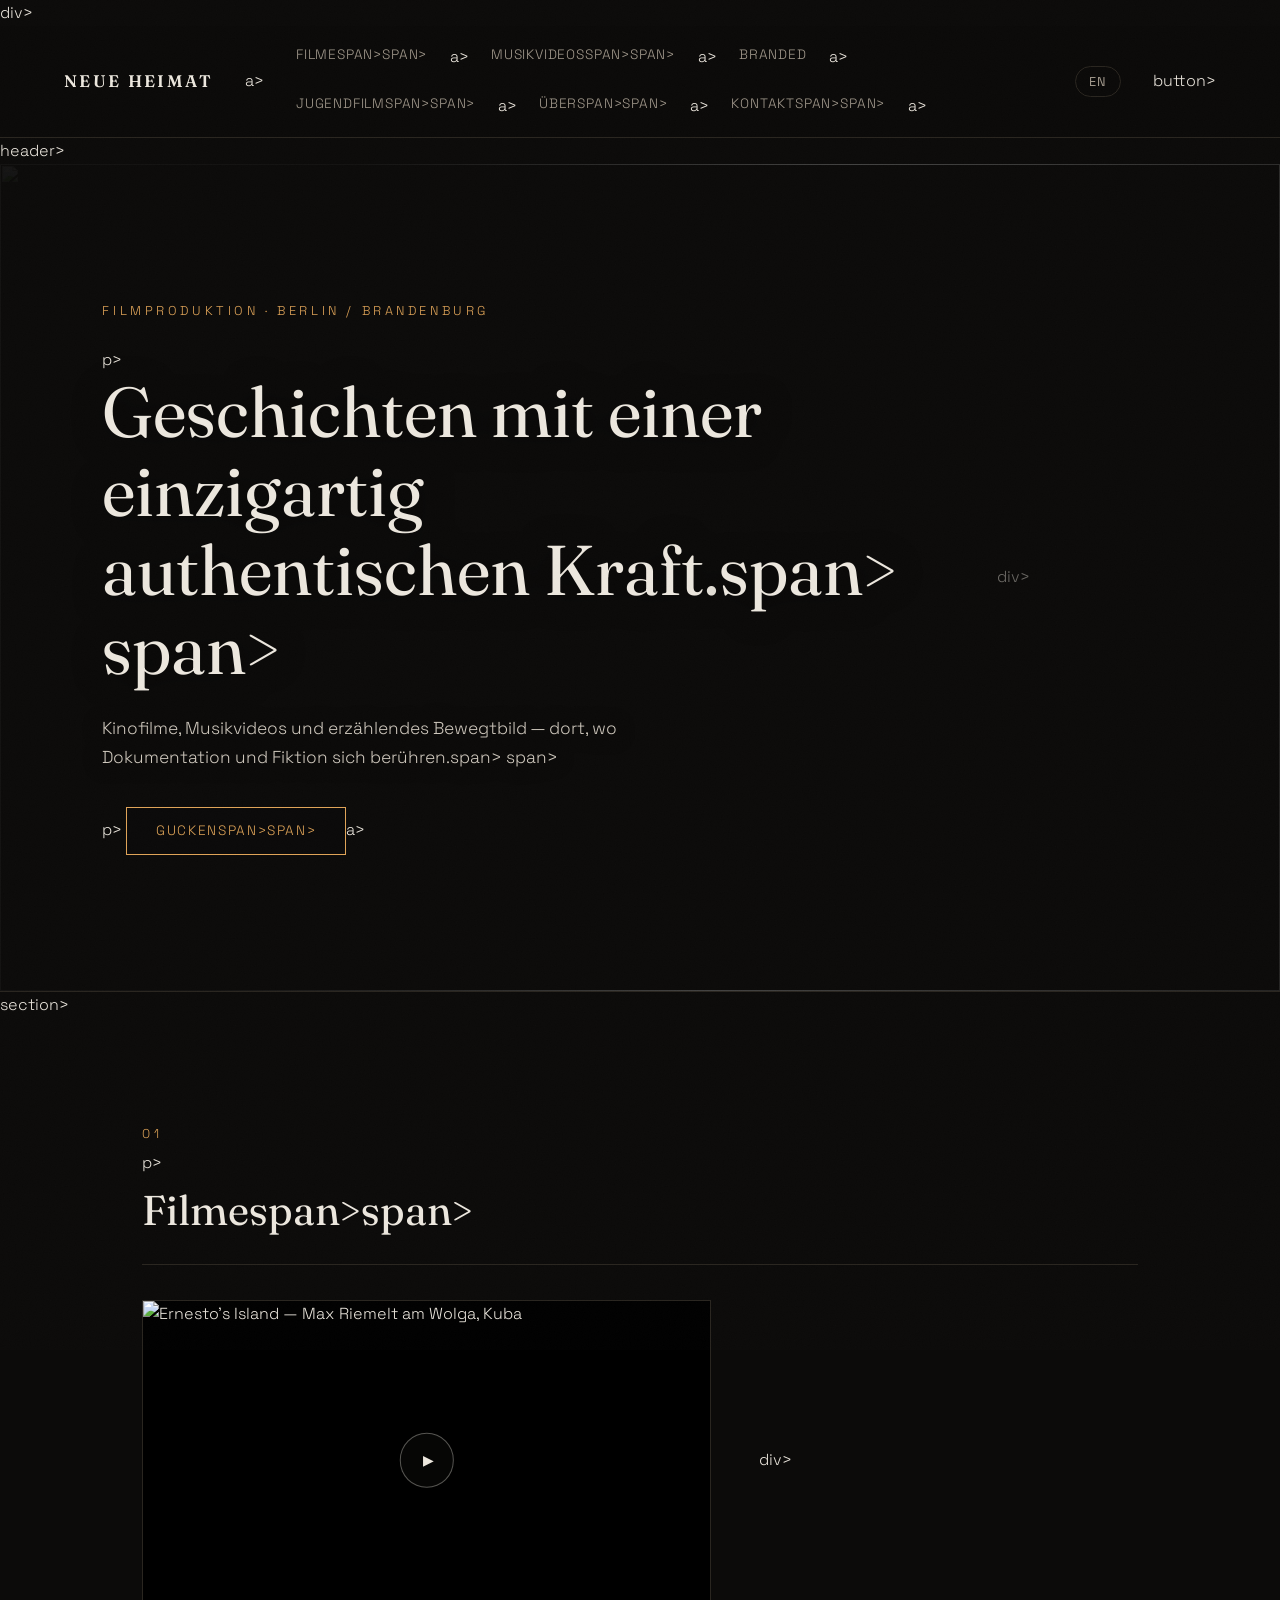
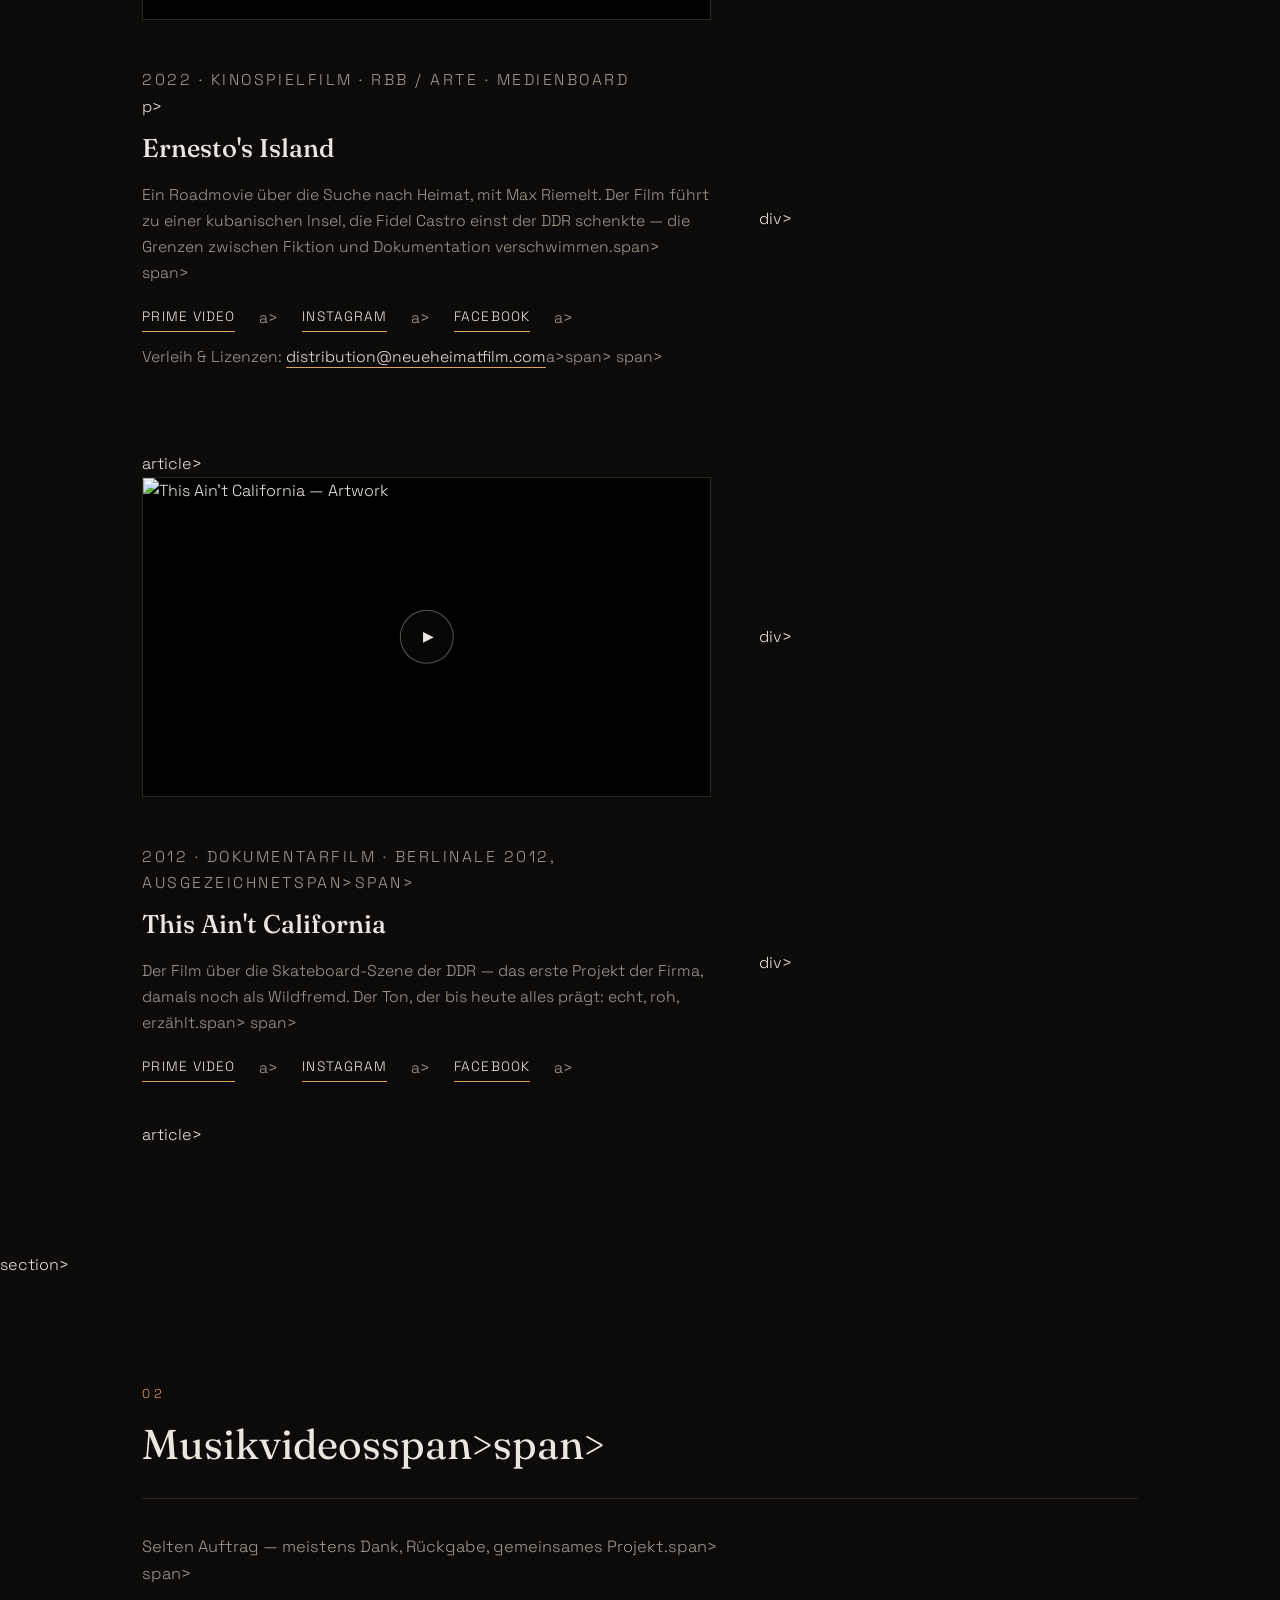
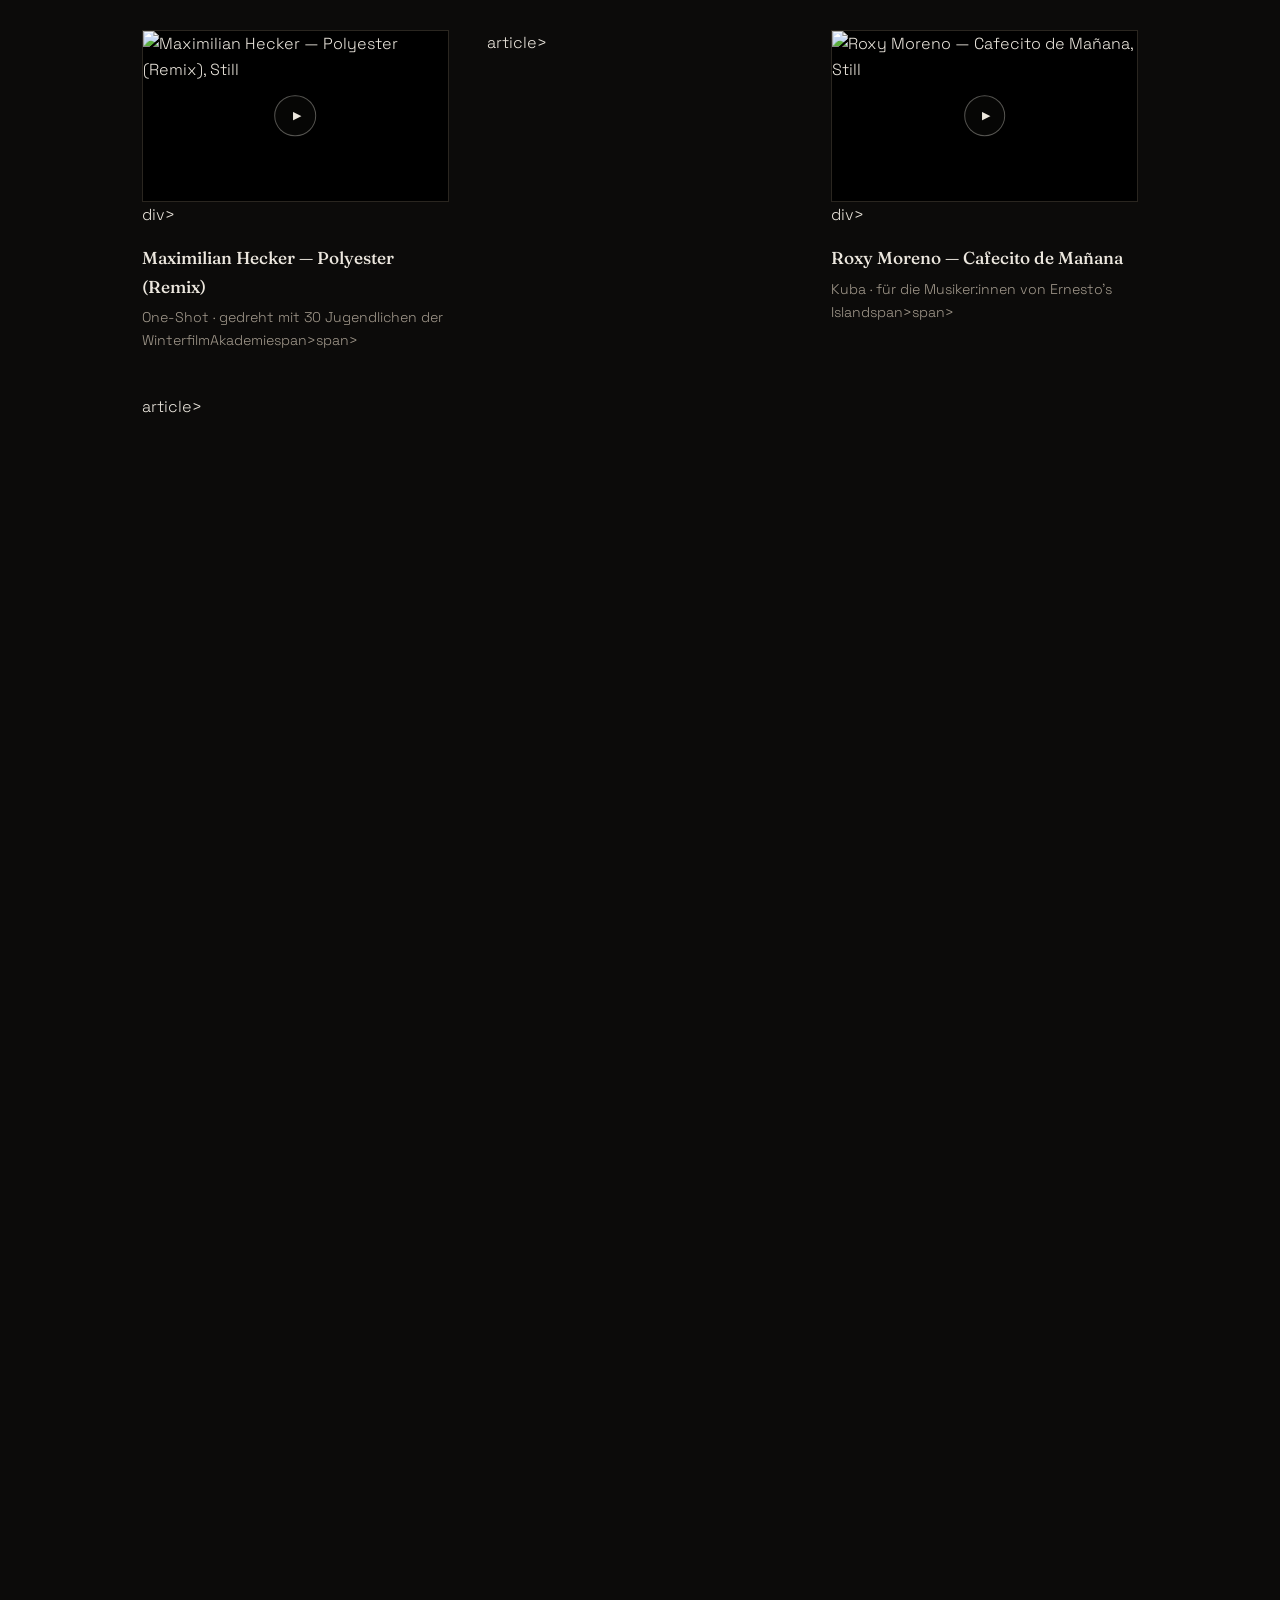
==== index.html @ eecf5b43 "Create index.html" ====
<!DOCTYPE html>
<html lang="de">
  <head>
      <meta charset="UTF-8">
      <meta name="viewport" content="width=device-width, initial-scale=1.0">
      <title>NEUE HEIMAT Filmproduktion — Berlin / Brandenburg</title>
    <meta name="description" content="NEUE HEIMAT steht für Produzent Ronald Vietz und sein feines Netzwerk aus freien Autor:innen und Regisseur:innen. Kinofilme, Musikvideos und erzählendes Bewegtbild zwischen Dokumentation und Fiktion.">
    <link rel="preconnect" href="https://fonts.googleapis.com">
    <link rel="preconnect" href="https://fonts.gstatic.com" crossorigin>
    <link href="https://fonts.googleapis.com/css2?family=Fraunces:ital,opsz,wght@0,9..144,300..700;1,9..144,300..700&family=Space+Grotesk:wght@300;400;500;600&family=Caveat:wght@500&display=swap" rel="stylesheet">
    <link rel="stylesheet" href="style.css">
  </head>
<body>

  <div class="grain" aria-hidden="true"></div>div>

  <header class="nav">
      <a href="#top" class="logo">NEUE&nbsp;HEIMAT</a>a>
      <nav>
            <a href="#filme"><span class="de">Filme</span>span><span class="en">Films</span>span></a>a>
            <a href="#musikvideos"><span class="de">Musikvideos</span>span><span class="en">Music Videos</span>span></a>a>
            <a href="#branded">Branded</a>a>
            <a href="#jugend"><span class="de">Jugendfilm</span>span><span class="en">Youth Film</span>span></a>a>
            <a href="#about"><span class="de">Über</span>span><span class="en">About</span>span></a>a>
            <a href="#kontakt"><span class="de">Kontakt</span>span><span class="en">Contact</span>span></a>a>
      </nav>
      <button id="langToggle" aria-label="Sprache wechseln / switch language">EN</button>button>
  </header>header>

  <main id="top">

      <!-- ============ HERO ============ -->
      <section class="hero">
            <img class="hero-bg" src="bilder/hero-havanna.jpg" alt="">
            <div class="hero-inner">
                    <p class="kicker">Filmproduktion · Berlin / Brandenburg</p>p>
                    <h1>
                              <span class="de">Geschichten mit einer einzigartig authentischen&nbsp;Kraft.</span>span>
                              <span class="en">Stories with a singular, authentic&nbsp;power.</span>span>
                    </h1>
                    <p class="lead">
                              <span class="de">Kinofilme, Musikvideos und erzählendes Bewegtbild — dort, wo Dokumentation und Fiktion sich berühren.</span>span>
                              <span class="en">Feature films, music videos and narrative moving images — where documentary and fiction meet.</span>span>
                    </p>p>
                    <a class="button" href="#filme"><span class="de">Gucken</span>span><span class="en">Watch</span>span></a>a>
            </div>div>
      </section>section>

      <!-- ============ FILME ============ -->
      <section id="filme" class="section">
            <p class="index">01</p>p>
            <h2><span class="de">Filme</span>span><span class="en">Films</span>span></h2>
      
          <article class="work">
                <div class="work-media player" data-vimeo="389037329" role="button" tabindex="0" aria-label="Play: Ernesto's Island">
                        <img src="bilder/ernesto-still.jpg" alt="Ernesto's Island — Max Riemelt am Wolga, Kuba">
                        <span class="play">▶</span>span>
                </div>div>
                <div class="work-text">
                        <p class="meta">2022 · Kinospielfilm · rbb / ARTE · Medienboard</p>p>
                        <h3>Ernesto's Island</h3>
                        <p>
                                    <span class="de">Ein Roadmovie über die Suche nach Heimat, mit Max Riemelt. Der Film führt zu einer kubanischen Insel, die Fidel Castro einst der DDR schenkte — die Grenzen zwischen Fiktion und Dokumentation verschwimmen.</span>span>
                                    <span class="en">A road movie about the search for home, starring Max Riemelt. It leads to a Cuban island Fidel Castro once gifted to the GDR — blurring the line between fiction and documentary.</span>span>
                        </p>
                          <p class="links">
                                      <a href="https://www.amazon.de/Ernestos-Island-Max-Riemelt/dp/B0C54J5FY8" target="_blank" rel="noopener">Prime Video</a>a>
                                      <a href="https://www.instagram.com/neue_heimat_filmproduktion/" target="_blank" rel="noopener">Instagram</a>a>
                                      <a href="https://www.facebook.com/ernestosisland" target="_blank" rel="noopener">Facebook</a>a>
                          </p>
                          <p class="aside-note">
                                      <span class="de">Verleih &amp; Lizenzen: <a href="mailto:distribution@neueheimatfilm.com">distribution@neueheimatfilm.com</a>a></span>span>
                                      <span class="en">Distribution &amp; licensing: <a href="mailto:distribution@neueheimatfilm.com">distribution@neueheimatfilm.com</a>a></span>span>
                          </p>
                </div>div>
          </article>article>

            <article class="work">
                    <div class="work-media player" data-vimeo="1204268001" role="button" tabindex="0" aria-label="Play: This Ain't California">
                              <img src="bilder/tac-banner.jpg" alt="This Ain't California — Artwork">
                              <span class="play">▶</span>span>
                    </div>div>
                    <div class="work-text">
                              <p class="meta">2012 · Dokumentarfilm · Berlinale 2012, <span class="de">ausgezeichnet</span>span><span class="en">award winner</span>span></p>
                              <h3>This Ain't California</h3>
                              <p>
                                          <span class="de">Der Film über die Skateboard-Szene der DDR — das erste Projekt der Firma, damals noch als Wildfremd. Der Ton, der bis heute alles prägt: echt, roh, erzählt.</span>span>
                                          <span class="en">The film about the GDR's skateboarding scene — the company's first project, back then as Wildfremd. The tone that shapes everything since: real, raw, told.</span>span>
                              </p>
                              <p class="links">
                                          <a href="https://www.amazon.de/This-Aint-California-Kai-Hillebrand/dp/B00FZEQ92E" target="_blank" rel="noopener">Prime Video</a>a>
                                          <a href="https://www.instagram.com/neue_heimat_filmproduktion/" target="_blank" rel="noopener">Instagram</a>a>
                                          <a href="https://www.facebook.com/ernestosisland" target="_blank" rel="noopener">Facebook</a>a>
                              </p>
                    </div>div>
            </article>article>
      </section>section>

      <!-- ============ MUSIKVIDEOS ============ -->
      <section id="musikvideos" class="section">
            <p class="index">02</p>
            <h2><span class="de">Musikvideos</span>span><span class="en">Music Videos</span>span></h2>
            <p class="section-intro">
                    <span class="de">Selten Auftrag — meistens Dank, Rückgabe, gemeinsames Projekt.</span>span>
                    <span class="en">Rarely commissioned — mostly a thank-you, a giving-back, a shared project.</span>span>
            </p>

            <div class="grid">
                    <article class="card">
                              <div class="card-media player" data-vimeo="1204210118" role="button" tabindex="0" aria-label="Play: Polyester">
                                          <img src="bilder/polyester-still.jpg" alt="Maximilian Hecker — Polyester (Remix), Still">
                                          <span class="play">▶</span>span>
                              </div>div>
                              <h3>Maximilian Hecker — Polyester (Remix)</h3>
                              <p class="caption"><span class="de">One-Shot · gedreht mit 30 Jugendlichen der WinterfilmAkademie</span>span><span class="en">One-shot · made with 30 teenagers of the WinterfilmAkademie</span>span></p>
                    </article>article>
                    <article class="card">
                              <div class="card-media player" data-vimeo="1050696976" role="button" tabindex="0" aria-label="Play: Cafecito de Mañana">
                                          <img src="https://i.vimeocdn.com/video/1975354312-1521c8c919eb4f3e8cebb43268abc5af67abaab5e3a59b7c22387e6a788e3de3-d_640?region=us" alt="Roxy Moreno — Cafecito de Mañana, Still">
                                          <span class="play">▶</span>span>
                              </div>div>
                              <h3>Roxy Moreno — Cafecito de Mañana</h3>
                              <p class="caption"><span class="de">Kuba · für die Musiker:innen von Ernesto's Island</span>span><span class="en">Cuba · for the musicians of Ernesto's Island</span>span></p>
                    </article>article>
                    <article class="card">
                              <div class="card-media player" data-vimeo="238910806" role="button" tabindex="0" aria-label="Play: Tocotronic">
                                          <img src="https://i.vimeocdn.com/video/661744444-b734090abd109e4942e68c404d9b12aa9801054b8f4658e9e2d2600c1d4e91ff-d_640?region=us" alt="Tocotronic — Die Erwachsenen">
                                          <span class="play">▶</span>span>
                              </div>div>
                              <h3>Tocotronic — Die Erwachsenen</h3>
<html lang="de">
<head>
  <meta charset="UTF-8">
  <meta name="viewport" content="width=device-width, initial-scale=1.0">
  <title>NEUE HEIMAT Filmproduktion — Berlin / Brandenburg</title>
  <meta name="description" content="NEUE HEIMAT steht für Produzent Ronald Vietz und sein feines Netzwerk aus freien Autor:innen und Regisseur:innen. Kinofilme, Musikvideos und erzählendes Bewegtbild zwischen Dokumentation und Fiktion.">
  <link rel="preconnect" href="https://fonts.googleapis.com">
  <link rel="preconnect" href="https://fonts.gstatic.com" crossorigin>
  <link href="https://fonts.googleapis.com/css2?family=Fraunces:ital,opsz,wght@0,9..144,300..700;1,9..144,300..700&family=Space+Grotesk:wght@300;400;500;600&family=Caveat:wght@500&display=swap" rel="stylesheet">
  <link rel="stylesheet" href="style.css">
</head>
<body>

<div class="grain" aria-hidden="true"></div>

<header class="nav">
  <a href="#top" class="logo">NEUE&nbsp;HEIMAT</a>
  <nav>
    <a href="#filme"><span class="de">Filme</span><span class="en">Films</span></a>
    <a href="#musikvideos"><span class="de">Musikvideos</span><span class="en">Music Videos</span></a>
    <a href="#branded">Branded</a>
    <a href="#jugend"><span class="de">Jugendfilm</span><span class="en">Youth Film</span></a>
    <a href="#about"><span class="de">Über</span><span class="en">About</span></a>
    <a href="#kontakt"><span class="de">Kontakt</span><span class="en">Contact</span></a>
  </nav>
  <button id="langToggle" aria-label="Sprache wechseln / switch language">EN</button>
</header>

<main id="top">

  <!-- ============ HERO ============ -->
  <section class="hero">
    <img class="hero-bg" src="bilder/hero-havanna.jpg" alt="">
    <div class="hero-inner">
      <p class="kicker">Filmproduktion · Berlin / Brandenburg</p>
      <h1>
        <span class="de">Geschichten mit einer einzigartig authentischen&nbsp;Kraft.</span>
        <span class="en">Stories with a singular, authentic&nbsp;power.</span>
      </h1>
      <p class="lead">
        <span class="de">Kinofilme, Musikvideos und erzählendes Bewegtbild — dort, wo Dokumentation und Fiktion sich berühren.</span>
        <span class="en">Feature films, music videos and narrative moving images — where documentary and fiction meet.</span>
      </p>
      <a class="button" href="#filme"><span class="de">Gucken</span><span class="en">Watch</span></a>
    </div>
  </section>

  <!-- ============ FILME ============ -->
  <section id="filme" class="section">
    <p class="index">01</p>
    <h2><span class="de">Filme</span><span class="en">Films</span></h2>

    <article class="work">
      <div class="work-media player" data-vimeo="389037329" role="button" tabindex="0" aria-label="Play: Ernesto's Island">
        <img src="bilder/ernesto-still.jpg" alt="Ernesto's Island — Max Riemelt am Wolga, Kuba">
        <span class="play">▶</span>
      </div>
      <div class="work-text">
        <p class="meta">2022 · Kinospielfilm · rbb / ARTE · Medienboard</p>
        <h3>Ernesto's Island</h3>
        <p>
          <span class="de">Ein Roadmovie über die Suche nach Heimat, mit Max Riemelt. Der Film führt zu einer kubanischen Insel, die Fidel Castro einst der DDR schenkte — die Grenzen zwischen Fiktion und Dokumentation verschwimmen.</span>
          <span class="en">A road movie about the search for home, starring Max Riemelt. It leads to a Cuban island Fidel Castro once gifted to the GDR — blurring the line between fiction and documentary.</span>
        </p>
        <p class="links">
          <a href="https://www.amazon.de/Ernestos-Island-Max-Riemelt/dp/B0C54J5FY8" target="_blank" rel="noopener">Prime Video</a>
          <a href="https://www.instagram.com/neue_heimat_filmproduktion/" target="_blank" rel="noopener">Instagram</a>
          <a href="https://www.facebook.com/ernestosisland" target="_blank" rel="noopener">Facebook</a>
        </p>
        <p class="aside-note">
          <span class="de">Verleih &amp; Lizenzen: <a href="mailto:distribution@neueheimatfilm.com">distribution@neueheimatfilm.com</a></span>
          <span class="en">Distribution &amp; licensing: <a href="mailto:distribution@neueheimatfilm.com">distribution@neueheimatfilm.com</a></span>
        </p>
      </div>
    </article>

    <article class="work">
      <div class="work-media player" data-vimeo="1204268001" role="button" tabindex="0" aria-label="Play: This Ain't California">
        <img src="bilder/tac-banner.jpg" alt="This Ain't California — Artwork">
        <span class="play">▶</span>
      </div>
      <div class="work-text">
        <p class="meta">2012 · Dokumentarfilm · Berlinale 2012, <span class="de">ausgezeichnet</span><span class="en">award winner</span></p>
        <h3>This Ain't California</h3>
        <p>
          <span class="de">Der Film über die Skateboard-Szene der DDR — das erste Projekt der Firma, damals noch als Wildfremd. Der Ton, der bis heute alles prägt: echt, roh, erzählt.</span>
          <span class="en">The film about the GDR's skateboarding scene — the company's first project, back then as Wildfremd. The tone that shapes everything since: real, raw, told.</span>
        </p>
        <p class="links">
          <a href="https://www.amazon.de/This-Aint-California-Kai-Hillebrand/dp/B00FZEQ92E" target="_blank" rel="noopener">Prime Video</a>
          <a href="https://www.instagram.com/neue_heimat_filmproduktion/" target="_blank" rel="noopener">Instagram</a>
          <a href="https://www.facebook.com/ernestosisland" target="_blank" rel="noopener">Facebook</a>
        </p>
      </div>
    </article>
  </section>

  <!-- ============ MUSIKVIDEOS ============ -->
  <section id="musikvideos" class="section">
    <p class="index">02</p>
    <h2><span class="de">Musikvideos</span><span class="en">Music Videos</span></h2>
    <p class="section-intro">
      <span class="de">Selten Auftrag — meistens Dank, Rückgabe, gemeinsames Projekt.</span>
      <span class="en">Rarely commissioned — mostly a thank-you, a giving-back, a shared project.</span>
    </p>

    <div class="grid">
      <article class="card">
        <div class="card-media player" data-vimeo="1204210118" role="button" tabindex="0" aria-label="Play: Polyester">
          <img src="bilder/polyester-still.jpg" alt="Maximilian Hecker — Polyester (Remix), Still">
          <span class="play">▶</span>
        </div>
        <h3>Maximilian Hecker — Polyester (Remix)</h3>
        <p class="caption"><span class="de">One-Shot · gedreht mit 30 Jugendlichen der WinterfilmAkademie</span><span class="en">One-shot · made with 30 teenagers of the WinterfilmAkademie</span></p>
      </article>
      <article class="card">
        <div class="card-media player" data-vimeo="1050696976" role="button" tabindex="0" aria-label="Play: Cafecito de Mañana">
          <img src="https://i.vimeocdn.com/video/1975354312-1521c8c919eb4f3e8cebb43268abc5af67abaab5e3a59b7c22387e6a788e3de3-d_640?region=us" alt="Roxy Moreno — Cafecito de Mañana, Still">
          <span class="play">▶</span>
        </div>
        <h3>Roxy Moreno — Cafecito de Mañana</h3>
        <p class="caption"><span class="de">Kuba · für die Musiker:innen von Ernesto's Island</span><span class="en">Cuba · for the musicians of Ernesto's Island</span></p>
      </article>
      <article class="card">
        <div class="card-media player" data-vimeo="238910806" role="button" tabindex="0" aria-label="Play: Tocotronic">
          <img src="https://i.vimeocdn.com/video/661744444-b734090abd109e4942e68c404d9b12aa9801054b8f4658e9e2d2600c1d4e91ff-d_640?region=us" alt="Tocotronic — Die Erwachsenen">
          <span class="play">▶</span>
        </div>
        <h3>Tocotronic — Die Erwachsenen</h3>
        <p class="caption"><span class="de">Videoclip · erschienen bei Universal Music</span><span class="en">Video clip · released on Universal Music</span></p>
      </article>
      <article class="card">
        <div class="card-media player" data-vimeo="1050707130" role="button" tabindex="0" aria-label="Play: Yerba Mala">
          <img src="https://i.vimeocdn.com/video/1975366387-536e7dfea4695aa0dc45aaa86851493d17c183c3b5fc88cf1d1c4aff2930b497-d_640?region=us" alt="Wendy Martinez — Yerba Mala, Still">
          <span class="play">▶</span>
        </div>
        <h3>Wendy Martinez — Yerba Mala</h3>
        <p class="caption"><span class="de">Kuba · aus Zusammenarbeit wurde Freundschaft</span><span class="en">Cuba · collaboration turned friendship</span></p>
      </article>
      <article class="card">
        <div class="card-media player" data-vimeo="1053772678" role="button" tabindex="0" aria-label="Play: La Sed Del Despertar">
          <img src="https://i.vimeocdn.com/video/1979011959-85f5a478b6a31d8d4dfa129a65669c00c9d26f9bfd10ab0c05246cab8c28e696-d_640?region=us" alt="Saulo Antonio Fernández — La Sed Del Despertar, Still">
          <span class="play">▶</span>
        </div>
        <h3>Saulo A. Fernández — La Sed Del Despertar</h3>
        <p class="caption"><span class="de">Kuba · ungefiltert, ungescriptet, frei</span><span class="en">Cuba · unfiltered, unscripted, free</span></p>
      </article>
    </div>
  </section>

  <!-- ============ BRANDED ============ -->
  <section id="branded" class="section">
    <p class="index">03</p>
    <h2>Branded Storytelling</h2>
    <p class="section-intro">
      <span class="de">Keine klassische Werbung, sondern Erzählung — nur für Produkte, hinter denen wir stehen. Arbeiten aus dem Aufbau der Werbeabteilung bei Mutter &amp; Vater (2014–2017, mit freundlicher Genehmigung); aktuell entsteht ein halb dokumentarischer Roadtrip für Wispr Flow.</span>
      <span class="en">Not advertising, but narrative — only for products we believe in. Works from building the commercial department at Mutter &amp; Vater (2014–2017, with kind permission); currently in the works: a half-documentary road trip for Wispr Flow.</span>
    </p>

    <div class="grid">
      <article class="card">
        <div class="card-media player" data-vimeo="238915916" role="button" tabindex="0" aria-label="Play: True Fruits">
          <img src="https://i.vimeocdn.com/video/837364097-70e0d70b2b132b5573517076272326f6557672e3afbc88e7fff750741dea8582-d_640?region=us" alt="True Fruits — Mr. Bibo">
          <span class="play">▶</span>
        </div>
        <h3>True Fruits</h3>
      </article>
      <article class="card">
        <div class="card-media player" data-vimeo="237707188" role="button" tabindex="0" aria-label="Play: Fishermen's Friend">
          <img src="https://i.vimeocdn.com/video/660192939-156098b26d988b8c872c156e3fe540fb757cdd0e55e07a344e60f20cedb184d2-d_640?region=us" alt="Fishermen's Friend — Rodeo">
          <span class="play">▶</span>
        </div>
        <h3>Fishermen's Friend</h3>
      </article>
      <article class="card">
        <div class="card-media player" data-vimeo="237718622" role="button" tabindex="0" aria-label="Play: Smart">
          <img src="https://i.vimeocdn.com/video/660208144-eb0532d52056583c9abec43a4dc131d0bd0388a6dee8b2b9e77a9a9e9fe67d07-d_640?region=us" alt="Smart">
          <span class="play">▶</span>
        </div>
        <h3>Smart</h3>
      </article>
      <article class="card">
        <div class="card-media player" data-vimeo="237709026" role="button" tabindex="0" aria-label="Play: Sony">
          <img src="https://i.vimeocdn.com/video/660195286-4fb99d9f714c0ff76cbd23a50955ff1c76fbbc4570c454025c470b8014d8e707-d_640?region=us" alt="Sony">
          <span class="play">▶</span>
        </div>
        <h3>Sony</h3>
      </article>
    </div>
  </section>

  <!-- ============ JUGENDFILM ============ -->
  <section id="jugend" class="section">
    <p class="index">04</p>
    <h2><span class="de">Jugendfilmprojekte</span><span class="en">Youth Film Projects</span></h2>
    <div class="work">
      <div class="work-media"><img src="bilder/workshop-makingof-1.jpg" alt="WinterfilmAkademie — Team und Jugendliche am Set"></div>
      <div class="work-text">
        <p class="meta"><span class="de">Filmvermittlung · Berlin</span><span class="en">Film education · Berlin</span></p>
        <h3><span class="de">Echte Filme statt Übungen</span><span class="en">Real films, not exercises</span></h3>
        <p>
          <span class="de">Jugendliche arbeiten mit professionellen Filmschaffenden an einem echten Set — jede:r in einer echten Rolle, von Regie bis Kamera, mit einem Ziel: einer Veröffentlichung, die zählt. Das Ergebnis oben unter 02: das offizielle Musikvideo zu Maximilian Heckers „Polyester (Remix)", als One-Shot mit 30 Jugendlichen der Evangelischen Schule Berlin Zentrum.</span>
          <span class="en">Young people work with professional filmmakers on a real set — everyone in a real role, from directing to camera, with one goal: a release that counts. The result is up in 02: the official music video for Maximilian Hecker's "Polyester (Remix)", a one-shot with 30 students of the Evangelische Schule Berlin Zentrum.</span>
        </p>
        <p>
          <span class="de">Der nächste Schritt: ein Spielfilm mit Jugendlichen — gerade auch mit denen, die es schwerer haben als andere. Dafür suchen wir Partner aus Bildung, Jugendhilfe und Förderung.</span>
          <span class="en">Next step: a feature film with teenagers — especially those who have it harder than others. We are looking for partners in education, youth welfare and funding.</span>
        </p>
        <p class="links">
          <a href="makingof.html"><span class="de">Making-of &amp; Geschichte</span><span class="en">Making-of &amp; story</span></a>
          <a href="mailto:mail@neueheimatfilm.com"><span class="de">Partner werden</span><span class="en">Become a partner</span></a>
        </p>
      </div>
    </div>
  </section>

  <!-- ============ ABOUT ============ -->
  <section id="about" class="section">
    <p class="index">05</p>
    <h2><span class="de">Über</span><span class="en">About</span></h2>
    <div class="about-grid">
      <figure class="about-media">
        <img class="bw" src="bilder/ronald-telefonzelle.jpg" alt="Ronald Vietz in einer kubanischen Telefonzelle">
        <figcaption><span class="de">Ronald Vietz, Kuba</span><span class="en">Ronald Vietz, Cuba</span></figcaption>
      </figure>
      <div>
        <p>
          <span class="de">NEUE HEIMAT steht für Produzent Ronald Vietz und sein feines Netzwerk aus freien Autor:innen und Regisseur:innen. Geboren 1976 in Ost-Berlin, aufgewachsen an der Friedrichstraße, in den Neunzigern Teil der entstehenden Techno-Szene, Musikvideos bei Blow Film, danach Los Angeles. 2010 gründete er mit Michael Schöbel die Wildfremd Production GmbH — für This Ain't California. Nach Michaels Tod 2015 führt er die Firma allein weiter, heute als NEUE HEIMAT Filmproduktion GmbH, in Berlin und Brandenburg.</span>
          <span class="en">NEUE HEIMAT stands for producer Ronald Vietz and his close-knit network of freelance writers and directors. Born 1976 in East Berlin, raised on Friedrichstraße, part of the emerging techno scene in the nineties, music videos at Blow Film, then Los Angeles. In 2010 he founded Wildfremd Production GmbH with Michael Schöbel — for This Ain't California. After Michael's death in 2015 he has carried the company on alone, today as NEUE HEIMAT Filmproduktion GmbH, in Berlin and Brandenburg.</span>
        </p>
      </div>
    </div>
  </section>

  <!-- ============ KONTAKT ============ -->
  <section id="kontakt" class="section">
    <p class="index">06</p>
    <h2><span class="de">Kontakt</span><span class="en">Contact</span></h2>
    <div class="contact">
      <p>
        NEUE HEIMAT Filmproduktion GmbH · Berlin<br>
        <a class="mail-big" href="mailto:mail@neueheimatfilm.com">mail@neueheimatfilm.com</a>
      </p>
      <p class="socials">
        <a href="https://vimeo.com/user12028914" target="_blank" rel="noopener">Vimeo</a>
        <a href="https://www.instagram.com/neue_heimat_filmproduktion/" target="_blank" rel="noopener">Instagram</a>
        <a href="https://www.facebook.com/ernestosisland" target="_blank" rel="noopener">Facebook</a>
        <a href="https://www.crew-united.com/de/Neue-Heimat-Filmproduktion-GmbH_302780.html" target="_blank" rel="noopener">Crew United</a>
        <a href="https://www.imdb.com/name/nm2083511/" target="_blank" rel="noopener">IMDb</a>
      </p>
    </div>
  </section>

</main>

<footer>
  <p>© 2026 NEUE HEIMAT Filmproduktion GmbH</p>
  <p class="small"><a href="impressum.html">Impressum</a></p>
</footer>

<script src="script.js"></script>
</body>
</html>
---- style.css ----
/* NEUE HEIMAT — filmisch-editorial, ruhig strukturiert */

:root {
    --bg: #0c0b0a;
    --bg-soft: #14120f;
    --band: #171310;
    --text: #ece7de;
    --muted: #a39a8d;
    --accent: #e0a458;
    --line: #2a2620;
    --serif: "Fraunces", Georgia, serif;
    --sans: "Space Grotesk", -apple-system, sans-serif;
    --hand: "Caveat", cursive;
}

* { margin: 0; padding: 0; box-sizing: border-box; }

html { scroll-behavior: smooth; }

body {
    background: var(--bg);
    color: var(--text);
    font-family: var(--sans);
    font-weight: 300;
    line-height: 1.65;
    -webkit-font-smoothing: antialiased;
}

/* ---------- feines Filmkorn ---------- */
.grain {
    position: fixed;
    inset: -50%;
    width: 200%;
    height: 200%;
    pointer-events: none;
    z-index: 999;
    opacity: 0.4;
    background-image: url("data:image/svg+xml,%3Csvg xmlns='http://www.w3.org/2000/svg' width='300' height='300'%3E%3Cfilter id='n'%3E%3CfeTurbulence type='fractalNoise' baseFrequency='0.85' numOctaves='2' stitchTiles='stitch'/%3E%3CfeColorMatrix type='saturate' values='0'/%3E%3CfeComponentTransfer%3E%3CfeFuncA type='linear' slope='0.05'/%3E%3C/feComponentTransfer%3E%3C/filter%3E%3Crect width='300' height='300' filter='url(%23n)'/%3E%3C/svg%3E");
    animation: grain 1.1s steps(4) infinite;
}

@keyframes grain {
    0% { transform: translate(0, 0); }
    25% { transform: translate(-2%, 1.5%); }
    50% { transform: translate(1.5%, -1%); }
    75% { transform: translate(-1%, -2%); }
    100% { transform: translate(2%, 1%); }
}

@media (prefers-reduced-motion: reduce) { .grain { animation: none; } }

/* ---------- Sprache ---------- */
html[lang="de"] .en { display: none; }
html[lang="en"] .de { display: none; }

/* ---------- Navigation ---------- */
.nav {
    position: sticky;
    top: 0;
    z-index: 10;
    display: flex;
    align-items: center;
    gap: 2rem;
    padding: 1.1rem 5vw;
    background: rgba(12, 11, 10, 0.88);
    backdrop-filter: blur(10px);
    border-bottom: 1px solid var(--line);
}

.logo {
    font-family: var(--serif);
    font-weight: 600;
    letter-spacing: 0.14em;
    font-size: 1.05rem;
    color: var(--text);
    text-decoration: none;
    white-space: nowrap;
}

.nav nav { display: flex; gap: 1.4rem; margin-left: auto; flex-wrap: wrap; }

.nav nav a {
    color: var(--muted);
    text-decoration: none;
    font-size: 0.85rem;
    letter-spacing: 0.06em;
    text-transform: uppercase;
    transition: color 0.2s;
}

.nav nav a:hover { color: var(--accent); }

#langToggle {
    background: none;
    border: 1px solid var(--line);
    color: var(--muted);
    font-family: var(--sans);
    font-size: 0.8rem;
    letter-spacing: 0.08em;
    padding: 0.35rem 0.8rem;
    border-radius: 2rem;
    cursor: pointer;
    transition: all 0.2s;
}

#langToggle:hover { color: var(--accent); border-color: var(--accent); }

/* ---------- Hero ---------- */
.hero {
    position: relative;
    min-height: 92vh;
    display: flex;
    align-items: center;
    overflow: hidden;
    border-bottom: 1px solid var(--line);
}

.hero-bg {
    position: absolute;
    inset: 0;
    width: 100%;
    height: 100%;
    object-fit: cover;
    opacity: 0.55;
    filter: saturate(0.9) contrast(1.05);
}

.hero::after {
    content: "";
    position: absolute;
    inset: 0;
    background: linear-gradient(100deg, rgba(12,11,10,0.92) 25%, rgba(12,11,10,0.45) 60%, rgba(12,11,10,0.75));
}

.hero-inner { position: relative; z-index: 2; padding: 4rem 8vw; max-width: 1100px; }

.kicker {
    color: var(--accent);
    font-size: 0.8rem;
    letter-spacing: 0.28em;
    text-transform: uppercase;
    margin-bottom: 1.6rem;
}

.hero h1 {
    font-family: var(--serif);
    font-weight: 400;
    font-size: clamp(2.2rem, 5.5vw, 4.4rem);
    line-height: 1.12;
    max-width: 18ch;
    margin-bottom: 1.6rem;
    text-shadow: 0 2px 30px rgba(0,0,0,0.6);
}

.lead {
    max-width: 52ch;
    color: #cfc8bd;
    font-size: 1.08rem;
    margin-bottom: 2.2rem;
    text-shadow: 0 1px 20px rgba(0,0,0,0.7);
}

/* ---------- Buttons ---------- */
.button {
    display: inline-block;
    width: fit-content;
    padding: 0.75rem 1.8rem;
    border: 1px solid var(--accent);
    color: var(--accent);
    text-decoration: none;
    font-size: 0.85rem;
    letter-spacing: 0.12em;
    text-transform: uppercase;
    background: rgba(12,11,10,0.4);
    transition: all 0.25s;
}

.button:hover { background: var(--accent); color: var(--bg); }

/* ---------- Sektionen ---------- */
.section {
    padding: 6.5rem 8vw;
    max-width: 1200px;
    margin: 0 auto;
}

.index {
    font-size: 0.8rem;
    letter-spacing: 0.3em;
    color: var(--accent);
    margin-bottom: 0.4rem;
}

.section h2 {
    font-family: var(--serif);
    font-weight: 400;
    font-size: clamp(1.8rem, 3.5vw, 2.6rem);
    margin-bottom: 2.2rem;
    padding-bottom: 1.2rem;
    border-bottom: 1px solid var(--line);
}

.section-intro {
    max-width: 62ch;
    color: var(--muted);
    font-size: 1.02rem;
    margin-bottom: 2.6rem;
}

.aside-note { color: var(--muted); font-size: 0.9rem; margin-top: 0.8rem; }
.aside-note a { color: var(--text); border-bottom: 1px solid var(--accent); text-decoration: none; }
.aside-note a:hover { color: var(--accent); }

/* ---------- Player (Filme & Karten) ---------- */
.work-media, .card-media {
    display: block;
    background: #000;
    border: 1px solid var(--line);
    position: relative;
    overflow: hidden;
    aspect-ratio: 16 / 9;
    cursor: pointer;
}

.work-media img, .card-media img {
    display: block;
    width: 100%;
    height: 100%;
    object-fit: cover;
    filter: saturate(0.95);
    transition: transform 0.5s ease, filter 0.5s ease, opacity 0.3s ease;
}

.work-media:hover img, .card-media:hover img { transform: scale(1.02); filter: saturate(1.05); }

.work-media iframe, .card-media iframe {
    position: absolute;
    inset: 0;
    width: 100%;
    height: 100%;
    border: 0;
}

.work-media video {
    position: absolute;
    inset: 0;
    width: 100%;
    height: 100%;
    background: #000;
}

.play {
    position: absolute;
    left: 50%;
    top: 50%;
    transform: translate(-50%, -50%);
    color: var(--text);
    background: rgba(12,11,10,0.55);
    border: 1px solid rgba(236,231,222,0.35);
    border-radius: 50%;
    width: 3.4rem;
    height: 3.4rem;
    display: flex;
    align-items: center;
    justify-content: center;
    font-size: 0.9rem;
    padding-left: 0.2rem;
    transition: all 0.25s;
    pointer-events: none;
}

.card-media .play { width: 2.6rem; height: 2.6rem; font-size: 0.7rem; }

.work-media:hover .play, .card-media:hover .play {
    background: var(--accent);
    color: var(--bg);
    border-color: var(--accent);
}

/* ---------- Filme ---------- */
.work {
    display: grid;
    grid-template-columns: 3fr 2fr;
    gap: 3rem;
    align-items: center;
    margin-bottom: 5rem;
}

.work:last-of-type { margin-bottom: 2.5rem; }

.work h3 {
    font-family: var(--serif);
    font-weight: 500;
    font-size: 1.6rem;
    margin: 0.4rem 0 0.9rem;
}

.meta {
    color: var(--accent);
    font-size: 0.78rem;
    letter-spacing: 0.16em;
    text-transform: uppercase;
}

.work-text p { color: var(--muted); font-size: 0.98rem; }

.links { margin-top: 1.2rem; display: flex; gap: 1.5rem; flex-wrap: wrap; }

.links a {
    color: var(--text);
    text-decoration: none;
    font-size: 0.85rem;
    letter-spacing: 0.08em;
    text-transform: uppercase;
    border-bottom: 1px solid var(--accent);
    padding-bottom: 2px;
    transition: color 0.2s;
}

.links a:hover { color: var(--accent); }

/* ---------- Karten-Grid (einheitlich) ---------- */
.grid {
    display: grid;
    grid-template-columns: repeat(auto-fill, minmax(300px, 1fr));
    gap: 2.6rem 2.4rem;
}

.card h3 {
    font-family: var(--serif);
    font-weight: 500;
    font-size: 1.08rem;
    margin-top: 1rem;
}

.caption { color: var(--muted); font-size: 0.88rem; margin-top: 0.3rem; }

/* ---------- Making-of ---------- */
.photo-row {
    display: grid;
    grid-template-columns: 1fr 1fr;
    gap: 1.6rem;
    margin-top: 1rem;
}

.photo-row img {
    width: 100%;
    height: 100%;
    object-fit: cover;
    aspect-ratio: 4 / 3;
    border: 1px solid var(--line);
    display: block;
}

.handnote {
    font-family: var(--hand);
    font-size: 1.5rem;
    color: var(--accent);
    line-height: 1.4;
}

/* ---------- About ---------- */
.about-grid {
    display: grid;
    grid-template-columns: 320px 1fr;
    gap: 3rem;
    align-items: start;
}

.about-media img {
    width: 100%;
    display: block;
    border: 1px solid var(--line);
}

.about-media img.bw { filter: grayscale(1) contrast(1.03); }

.about-media figcaption {
    font-family: var(--hand);
    font-size: 1.15rem;
    color: var(--muted);
    margin-top: 0.7rem;
}

.about-grid p { color: var(--muted); margin-bottom: 1.2rem; max-width: 62ch; }

/* ---------- Kontakt ---------- */
.contact { display: grid; gap: 1.6rem; }
.contact p { color: var(--muted); }
.contact a { color: var(--text); text-decoration: none; border-bottom: 1px solid var(--accent); padding-bottom: 1px; }
.contact a:hover { color: var(--accent); }

.mail-big {
    font-family: var(--serif);
    font-size: clamp(1.3rem, 3vw, 2rem);
    display: inline-block;
    margin-top: 0.4rem;
}

.socials { display: flex; gap: 1.5rem; flex-wrap: wrap; }
.socials a { font-size: 0.85rem; letter-spacing: 0.08em; text-transform: uppercase; }

/* ---------- Footer ---------- */
footer {
    border-top: 1px solid var(--line);
    padding: 2.5rem 8vw;
    color: var(--muted);
    font-size: 0.85rem;
    display: flex;
    gap: 2rem;
    flex-wrap: wrap;
    align-items: baseline;
}

footer a { color: var(--muted); }
footer a:hover { color: var(--accent); }

/* ---------- Impressum ---------- */
.legal { max-width: 760px; }
.legal h3 {
    font-family: var(--serif);
    font-weight: 500;
    font-size: 1.05rem;
    color: var(--accent);
    margin: 2rem 0 0.5rem;
}
.legal p { color: var(--muted); font-size: 0.95rem; }
.legal a { color: var(--text); border-bottom: 1px solid var(--accent); text-decoration: none; }
.legal a:hover { color: var(--accent); }

/* ---------- Scroll-Reveal ---------- */
.reveal { opacity: 0; transform: translateY(24px); transition: opacity 0.7s ease, transform 0.7s ease; }
.reveal.visible { opacity: 1; transform: none; }

/* ---------- Mobil ---------- */
@media (max-width: 820px) {
    .nav nav { display: none; }
    .work { grid-template-columns: 1fr; gap: 1.4rem; }
    .about-grid { grid-template-columns: 1fr; }
    .about-media { max-width: 340px; }
    .section { padding: 4rem 6vw; }
    .hero { min-height: 70vh; }
    .photo-row { grid-template-columns: 1fr; }
}
---- style.css ----
/* NEUE HEIMAT — filmisch-editorial, ruhig strukturiert */

:root {
    --bg: #0c0b0a;
    --bg-soft: #14120f;
    --band: #171310;
    --text: #ece7de;
    --muted: #a39a8d;
    --accent: #e0a458;
    --line: #2a2620;
    --serif: "Fraunces", Georgia, serif;
    --sans: "Space Grotesk", -apple-system, sans-serif;
    --hand: "Caveat", cursive;
}

* { margin: 0; padding: 0; box-sizing: border-box; }

html { scroll-behavior: smooth; }

body {
    background: var(--bg);
    color: var(--text);
    font-family: var(--sans);
    font-weight: 300;
    line-height: 1.65;
    -webkit-font-smoothing: antialiased;
}

/* ---------- feines Filmkorn ---------- */
.grain {
    position: fixed;
    inset: -50%;
    width: 200%;
    height: 200%;
    pointer-events: none;
    z-index: 999;
    opacity: 0.4;
    background-image: url("data:image/svg+xml,%3Csvg xmlns='http://www.w3.org/2000/svg' width='300' height='300'%3E%3Cfilter id='n'%3E%3CfeTurbulence type='fractalNoise' baseFrequency='0.85' numOctaves='2' stitchTiles='stitch'/%3E%3CfeColorMatrix type='saturate' values='0'/%3E%3CfeComponentTransfer%3E%3CfeFuncA type='linear' slope='0.05'/%3E%3C/feComponentTransfer%3E%3C/filter%3E%3Crect width='300' height='300' filter='url(%23n)'/%3E%3C/svg%3E");
    animation: grain 1.1s steps(4) infinite;
}

@keyframes grain {
    0% { transform: translate(0, 0); }
    25% { transform: translate(-2%, 1.5%); }
    50% { transform: translate(1.5%, -1%); }
    75% { transform: translate(-1%, -2%); }
    100% { transform: translate(2%, 1%); }
}

@media (prefers-reduced-motion: reduce) { .grain { animation: none; } }

/* ---------- Sprache ---------- */
html[lang="de"] .en { display: none; }
html[lang="en"] .de { display: none; }

/* ---------- Navigation ---------- */
.nav {
    position: sticky;
    top: 0;
    z-index: 10;
    display: flex;
    align-items: center;
    gap: 2rem;
    padding: 1.1rem 5vw;
    background: rgba(12, 11, 10, 0.88);
    backdrop-filter: blur(10px);
    border-bottom: 1px solid var(--line);
}

.logo {
    font-family: var(--serif);
    font-weight: 600;
    letter-spacing: 0.14em;
    font-size: 1.05rem;
    color: var(--text);
    text-decoration: none;
    white-space: nowrap;
}

.nav nav { display: flex; gap: 1.4rem; margin-left: auto; flex-wrap: wrap; }

.nav nav a {
    color: var(--muted);
    text-decoration: none;
    font-size: 0.85rem;
    letter-spacing: 0.06em;
    text-transform: uppercase;
    transition: color 0.2s;
}

.nav nav a:hover { color: var(--accent); }

#langToggle {
    background: none;
    border: 1px solid var(--line);
    color: var(--muted);
    font-family: var(--sans);
    font-size: 0.8rem;
    letter-spacing: 0.08em;
    padding: 0.35rem 0.8rem;
    border-radius: 2rem;
    cursor: pointer;
    transition: all 0.2s;
}

#langToggle:hover { color: var(--accent); border-color: var(--accent); }

/* ---------- Hero ---------- */
.hero {
    position: relative;
    min-height: 92vh;
    display: flex;
    align-items: center;
    overflow: hidden;
    border-bottom: 1px solid var(--line);
}

.hero-bg {
    position: absolute;
    inset: 0;
    width: 100%;
    height: 100%;
    object-fit: cover;
    opacity: 0.55;
    filter: saturate(0.9) contrast(1.05);
}

.hero::after {
    content: "";
    position: absolute;
    inset: 0;
    background: linear-gradient(100deg, rgba(12,11,10,0.92) 25%, rgba(12,11,10,0.45) 60%, rgba(12,11,10,0.75));
}

.hero-inner { position: relative; z-index: 2; padding: 4rem 8vw; max-width: 1100px; }

.kicker {
    color: var(--accent);
    font-size: 0.8rem;
    letter-spacing: 0.28em;
    text-transform: uppercase;
    margin-bottom: 1.6rem;
}

.hero h1 {
    font-family: var(--serif);
    font-weight: 400;
    font-size: clamp(2.2rem, 5.5vw, 4.4rem);
    line-height: 1.12;
    max-width: 18ch;
    margin-bottom: 1.6rem;
    text-shadow: 0 2px 30px rgba(0,0,0,0.6);
}

.lead {
    max-width: 52ch;
    color: #cfc8bd;
    font-size: 1.08rem;
    margin-bottom: 2.2rem;
    text-shadow: 0 1px 20px rgba(0,0,0,0.7);
}

/* ---------- Buttons ---------- */
.button {
    display: inline-block;
    width: fit-content;
    padding: 0.75rem 1.8rem;
    border: 1px solid var(--accent);
    color: var(--accent);
    text-decoration: none;
    font-size: 0.85rem;
    letter-spacing: 0.12em;
    text-transform: uppercase;
    background: rgba(12,11,10,0.4);
    transition: all 0.25s;
}

.button:hover { background: var(--accent); color: var(--bg); }

/* ---------- Sektionen ---------- */
.section {
    padding: 6.5rem 8vw;
    max-width: 1200px;
    margin: 0 auto;
}

.index {
    font-size: 0.8rem;
    letter-spacing: 0.3em;
    color: var(--accent);
    margin-bottom: 0.4rem;
}

.section h2 {
    font-family: var(--serif);
    font-weight: 400;
    font-size: clamp(1.8rem, 3.5vw, 2.6rem);
    margin-bottom: 2.2rem;
    padding-bottom: 1.2rem;
    border-bottom: 1px solid var(--line);
}

.section-intro {
    max-width: 62ch;
    color: var(--muted);
    font-size: 1.02rem;
    margin-bottom: 2.6rem;
}

.aside-note { color: var(--muted); font-size: 0.9rem; margin-top: 0.8rem; }
.aside-note a { color: var(--text); border-bottom: 1px solid var(--accent); text-decoration: none; }
.aside-note a:hover { color: var(--accent); }

/* ---------- Player (Filme & Karten) ---------- */
.work-media, .card-media {
    display: block;
    background: #000;
    border: 1px solid var(--line);
    position: relative;
    overflow: hidden;
    aspect-ratio: 16 / 9;
    cursor: pointer;
}

.work-media img, .card-media img {
    display: block;
    width: 100%;
    height: 100%;
    object-fit: cover;
    filter: saturate(0.95);
    transition: transform 0.5s ease, filter 0.5s ease, opacity 0.3s ease;
}

.work-media:hover img, .card-media:hover img { transform: scale(1.02); filter: saturate(1.05); }

.work-media iframe, .card-media iframe {
    position: absolute;
    inset: 0;
    width: 100%;
    height: 100%;
    border: 0;
}

.work-media video {
    position: absolute;
    inset: 0;
    width: 100%;
    height: 100%;
    background: #000;
}

.play {
    position: absolute;
    left: 50%;
    top: 50%;
    transform: translate(-50%, -50%);
    color: var(--text);
    background: rgba(12,11,10,0.55);
    border: 1px solid rgba(236,231,222,0.35);
    border-radius: 50%;
    width: 3.4rem;
    height: 3.4rem;
    display: flex;
    align-items: center;
    justify-content: center;
    font-size: 0.9rem;
    padding-left: 0.2rem;
    transition: all 0.25s;
    pointer-events: none;
}

.card-media .play { width: 2.6rem; height: 2.6rem; font-size: 0.7rem; }

.work-media:hover .play, .card-media:hover .play {
    background: var(--accent);
    color: var(--bg);
    border-color: var(--accent);
}

/* ---------- Filme ---------- */
.work {
    display: grid;
    grid-template-columns: 3fr 2fr;
    gap: 3rem;
    align-items: center;
    margin-bottom: 5rem;
}

.work:last-of-type { margin-bottom: 2.5rem; }

.work h3 {
    font-family: var(--serif);
    font-weight: 500;
    font-size: 1.6rem;
    margin: 0.4rem 0 0.9rem;
}

.meta {
    color: var(--accent);
    font-size: 0.78rem;
    letter-spacing: 0.16em;
    text-transform: uppercase;
}

.work-text p { color: var(--muted); font-size: 0.98rem; }

.links { margin-top: 1.2rem; display: flex; gap: 1.5rem; flex-wrap: wrap; }

.links a {
    color: var(--text);
    text-decoration: none;
    font-size: 0.85rem;
    letter-spacing: 0.08em;
    text-transform: uppercase;
    border-bottom: 1px solid var(--accent);
    padding-bottom: 2px;
    transition: color 0.2s;
}

.links a:hover { color: var(--accent); }

/* ---------- Karten-Grid (einheitlich) ---------- */
.grid {
    display: grid;
    grid-template-columns: repeat(auto-fill, minmax(300px, 1fr));
    gap: 2.6rem 2.4rem;
}

.card h3 {
    font-family: var(--serif);
    font-weight: 500;
    font-size: 1.08rem;
    margin-top: 1rem;
}

.caption { color: var(--muted); font-size: 0.88rem; margin-top: 0.3rem; }

/* ---------- Making-of ---------- */
.photo-row {
    display: grid;
    grid-template-columns: 1fr 1fr;
    gap: 1.6rem;
    margin-top: 1rem;
}

.photo-row img {
    width: 100%;
    height: 100%;
    object-fit: cover;
    aspect-ratio: 4 / 3;
    border: 1px solid var(--line);
    display: block;
}

.handnote {
    font-family: var(--hand);
    font-size: 1.5rem;
    color: var(--accent);
    line-height: 1.4;
}

/* ---------- About ---------- */
.about-grid {
    display: grid;
    grid-template-columns: 320px 1fr;
    gap: 3rem;
    align-items: start;
}

.about-media img {
    width: 100%;
    display: block;
    border: 1px solid var(--line);
}

.about-media img.bw { filter: grayscale(1) contrast(1.03); }

.about-media figcaption {
    font-family: var(--hand);
    font-size: 1.15rem;
    color: var(--muted);
    margin-top: 0.7rem;
}

.about-grid p { color: var(--muted); margin-bottom: 1.2rem; max-width: 62ch; }

/* ---------- Kontakt ---------- */
.contact { display: grid; gap: 1.6rem; }
.contact p { color: var(--muted); }
.contact a { color: var(--text); text-decoration: none; border-bottom: 1px solid var(--accent); padding-bottom: 1px; }
.contact a:hover { color: var(--accent); }

.mail-big {
    font-family: var(--serif);
    font-size: clamp(1.3rem, 3vw, 2rem);
    display: inline-block;
    margin-top: 0.4rem;
}

.socials { display: flex; gap: 1.5rem; flex-wrap: wrap; }
.socials a { font-size: 0.85rem; letter-spacing: 0.08em; text-transform: uppercase; }

/* ---------- Footer ---------- */
footer {
    border-top: 1px solid var(--line);
    padding: 2.5rem 8vw;
    color: var(--muted);
    font-size: 0.85rem;
    display: flex;
    gap: 2rem;
    flex-wrap: wrap;
    align-items: baseline;
}

footer a { color: var(--muted); }
footer a:hover { color: var(--accent); }

/* ---------- Impressum ---------- */
.legal { max-width: 760px; }
.legal h3 {
    font-family: var(--serif);
    font-weight: 500;
    font-size: 1.05rem;
    color: var(--accent);
    margin: 2rem 0 0.5rem;
}
.legal p { color: var(--muted); font-size: 0.95rem; }
.legal a { color: var(--text); border-bottom: 1px solid var(--accent); text-decoration: none; }
.legal a:hover { color: var(--accent); }

/* ---------- Scroll-Reveal ---------- */
.reveal { opacity: 0; transform: translateY(24px); transition: opacity 0.7s ease, transform 0.7s ease; }
.reveal.visible { opacity: 1; transform: none; }

/* ---------- Mobil ---------- */
@media (max-width: 820px) {
    .nav nav { display: none; }
    .work { grid-template-columns: 1fr; gap: 1.4rem; }
    .about-grid { grid-template-columns: 1fr; }
    .about-media { max-width: 340px; }
    .section { padding: 4rem 6vw; }
    .hero { min-height: 70vh; }
    .photo-row { grid-template-columns: 1fr; }
}
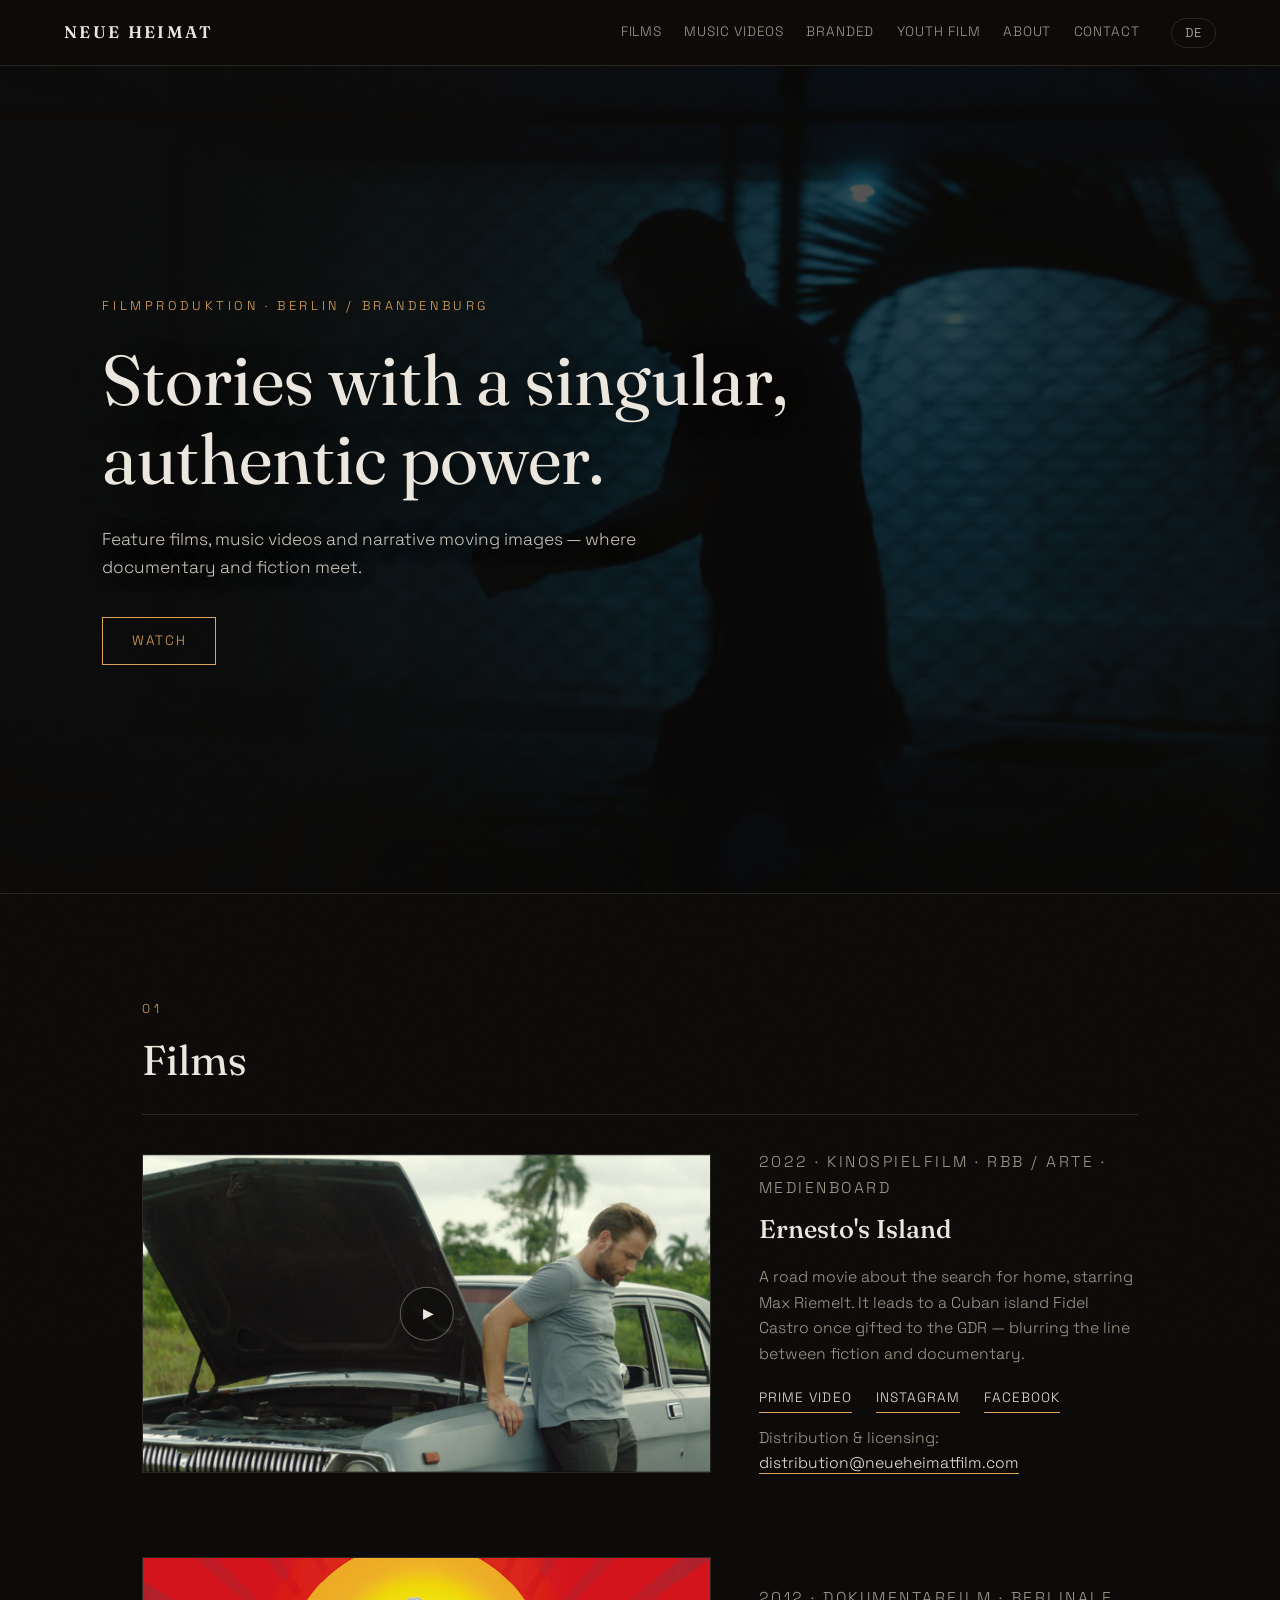
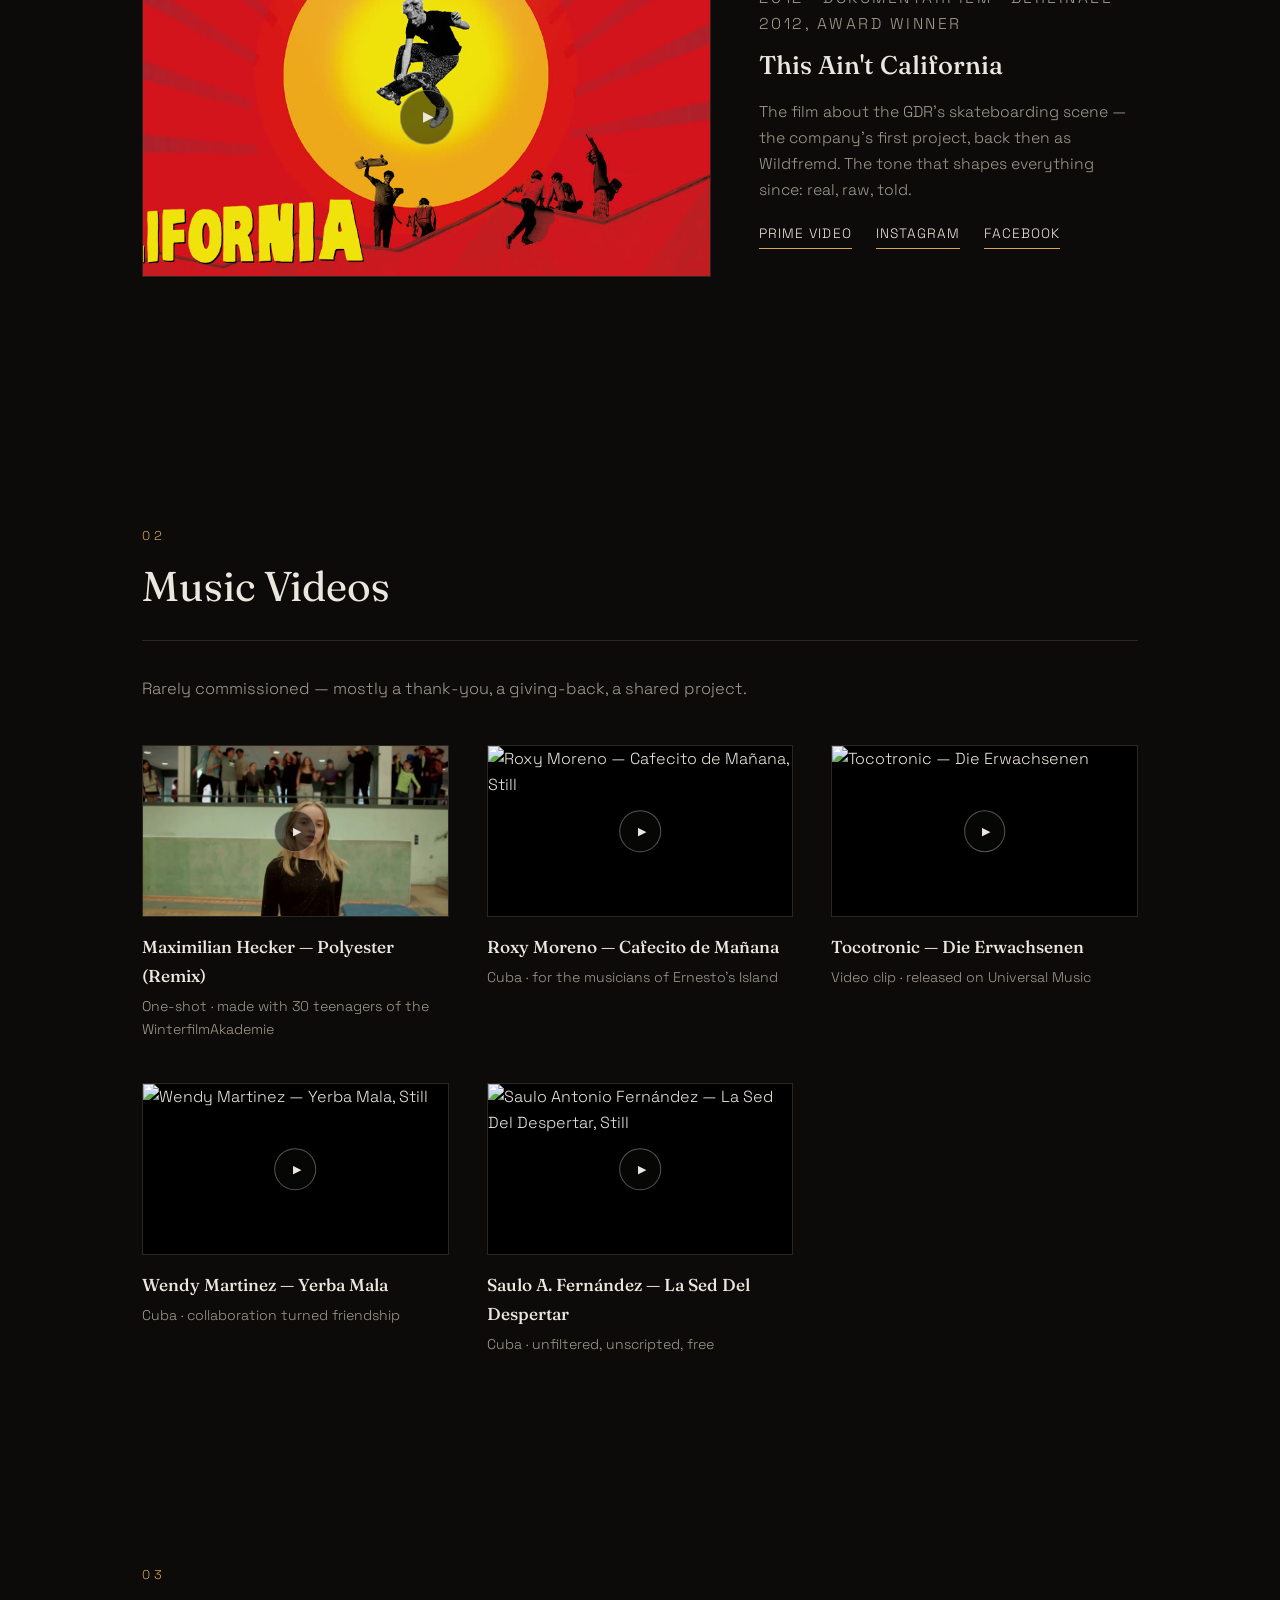
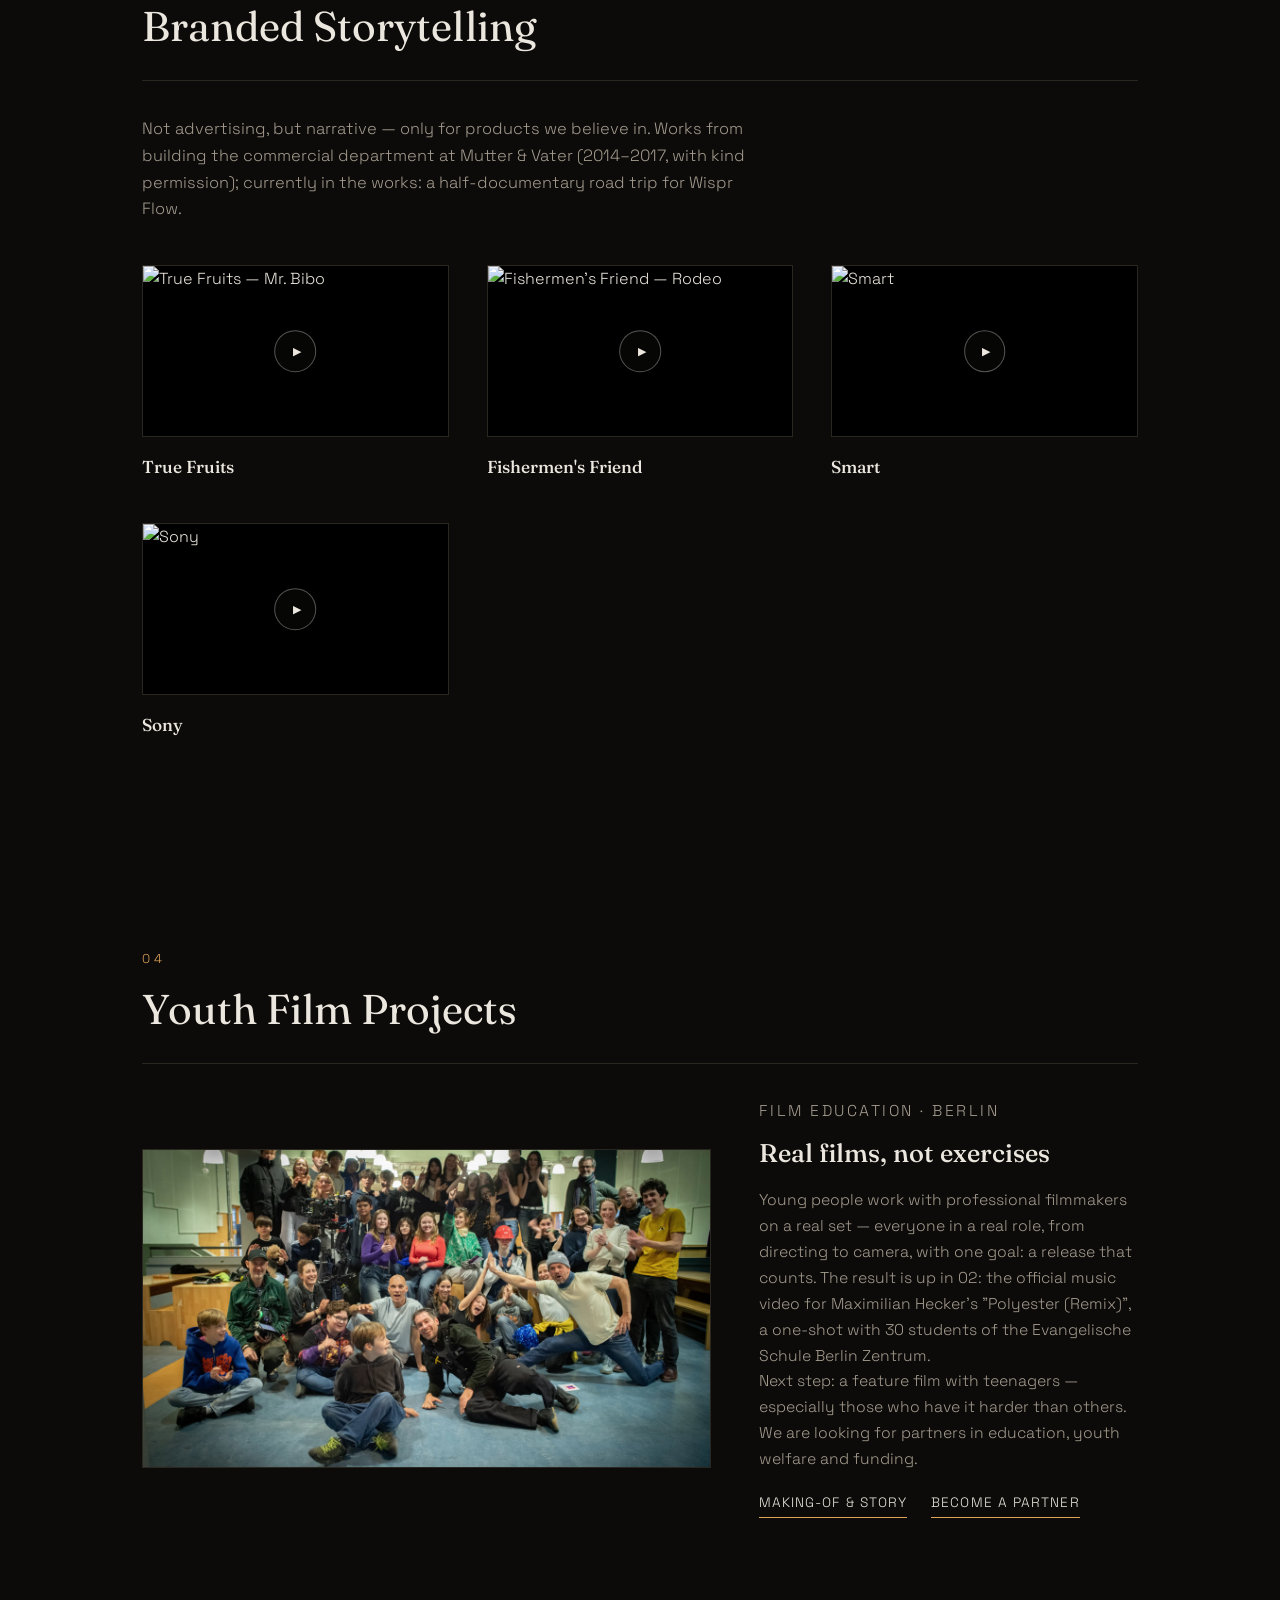
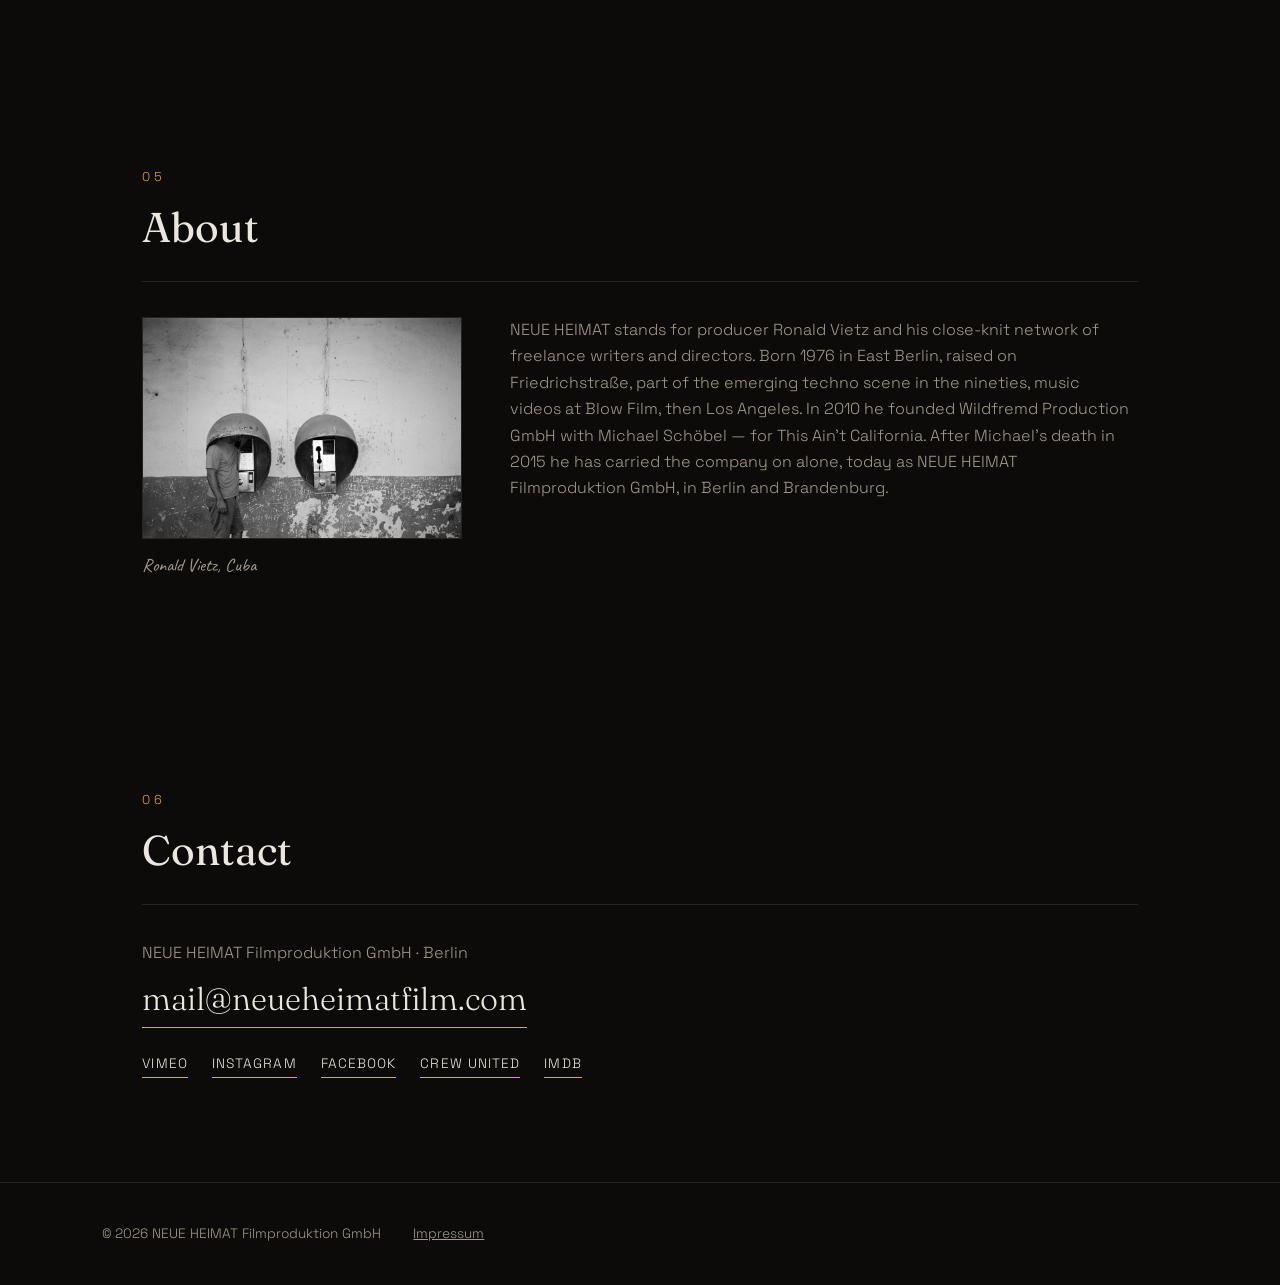
==== commit c91cf345: "Update index.html" ====
--- a/index.html
+++ b/index.html
@@ -1,134 +1,5 @@
 <!DOCTYPE html>
-<html lang="de">
-  <head>
-      <meta charset="UTF-8">
-      <meta name="viewport" content="width=device-width, initial-scale=1.0">
-      <title>NEUE HEIMAT Filmproduktion — Berlin / Brandenburg</title>
-    <meta name="description" content="NEUE HEIMAT steht für Produzent Ronald Vietz und sein feines Netzwerk aus freien Autor:innen und Regisseur:innen. Kinofilme, Musikvideos und erzählendes Bewegtbild zwischen Dokumentation und Fiktion.">
-    <link rel="preconnect" href="https://fonts.googleapis.com">
-    <link rel="preconnect" href="https://fonts.gstatic.com" crossorigin>
-    <link href="https://fonts.googleapis.com/css2?family=Fraunces:ital,opsz,wght@0,9..144,300..700;1,9..144,300..700&family=Space+Grotesk:wght@300;400;500;600&family=Caveat:wght@500&display=swap" rel="stylesheet">
-    <link rel="stylesheet" href="style.css">
-  </head>
-<body>
-
-  <div class="grain" aria-hidden="true"></div>div>
-
-  <header class="nav">
-      <a href="#top" class="logo">NEUE&nbsp;HEIMAT</a>a>
-      <nav>
-            <a href="#filme"><span class="de">Filme</span>span><span class="en">Films</span>span></a>a>
-            <a href="#musikvideos"><span class="de">Musikvideos</span>span><span class="en">Music Videos</span>span></a>a>
-            <a href="#branded">Branded</a>a>
-            <a href="#jugend"><span class="de">Jugendfilm</span>span><span class="en">Youth Film</span>span></a>a>
-            <a href="#about"><span class="de">Über</span>span><span class="en">About</span>span></a>a>
-            <a href="#kontakt"><span class="de">Kontakt</span>span><span class="en">Contact</span>span></a>a>
-      </nav>
-      <button id="langToggle" aria-label="Sprache wechseln / switch language">EN</button>button>
-  </header>header>
-
-  <main id="top">
-
-      <!-- ============ HERO ============ -->
-      <section class="hero">
-            <img class="hero-bg" src="bilder/hero-havanna.jpg" alt="">
-            <div class="hero-inner">
-                    <p class="kicker">Filmproduktion · Berlin / Brandenburg</p>p>
-                    <h1>
-                              <span class="de">Geschichten mit einer einzigartig authentischen&nbsp;Kraft.</span>span>
-                              <span class="en">Stories with a singular, authentic&nbsp;power.</span>span>
-                    </h1>
-                    <p class="lead">
-                              <span class="de">Kinofilme, Musikvideos und erzählendes Bewegtbild — dort, wo Dokumentation und Fiktion sich berühren.</span>span>
-                              <span class="en">Feature films, music videos and narrative moving images — where documentary and fiction meet.</span>span>
-                    </p>p>
-                    <a class="button" href="#filme"><span class="de">Gucken</span>span><span class="en">Watch</span>span></a>a>
-            </div>div>
-      </section>section>
-
-      <!-- ============ FILME ============ -->
-      <section id="filme" class="section">
-            <p class="index">01</p>p>
-            <h2><span class="de">Filme</span>span><span class="en">Films</span>span></h2>
-      
-          <article class="work">
-                <div class="work-media player" data-vimeo="389037329" role="button" tabindex="0" aria-label="Play: Ernesto's Island">
-                        <img src="bilder/ernesto-still.jpg" alt="Ernesto's Island — Max Riemelt am Wolga, Kuba">
-                        <span class="play">▶</span>span>
-                </div>div>
-                <div class="work-text">
-                        <p class="meta">2022 · Kinospielfilm · rbb / ARTE · Medienboard</p>p>
-                        <h3>Ernesto's Island</h3>
-                        <p>
-                                    <span class="de">Ein Roadmovie über die Suche nach Heimat, mit Max Riemelt. Der Film führt zu einer kubanischen Insel, die Fidel Castro einst der DDR schenkte — die Grenzen zwischen Fiktion und Dokumentation verschwimmen.</span>span>
-                                    <span class="en">A road movie about the search for home, starring Max Riemelt. It leads to a Cuban island Fidel Castro once gifted to the GDR — blurring the line between fiction and documentary.</span>span>
-                        </p>
-                          <p class="links">
-                                      <a href="https://www.amazon.de/Ernestos-Island-Max-Riemelt/dp/B0C54J5FY8" target="_blank" rel="noopener">Prime Video</a>a>
-                                      <a href="https://www.instagram.com/neue_heimat_filmproduktion/" target="_blank" rel="noopener">Instagram</a>a>
-                                      <a href="https://www.facebook.com/ernestosisland" target="_blank" rel="noopener">Facebook</a>a>
-                          </p>
-                          <p class="aside-note">
-                                      <span class="de">Verleih &amp; Lizenzen: <a href="mailto:distribution@neueheimatfilm.com">distribution@neueheimatfilm.com</a>a></span>span>
-                                      <span class="en">Distribution &amp; licensing: <a href="mailto:distribution@neueheimatfilm.com">distribution@neueheimatfilm.com</a>a></span>span>
-                          </p>
-                </div>div>
-          </article>article>
-
-            <article class="work">
-                    <div class="work-media player" data-vimeo="1204268001" role="button" tabindex="0" aria-label="Play: This Ain't California">
-                              <img src="bilder/tac-banner.jpg" alt="This Ain't California — Artwork">
-                              <span class="play">▶</span>span>
-                    </div>div>
-                    <div class="work-text">
-                              <p class="meta">2012 · Dokumentarfilm · Berlinale 2012, <span class="de">ausgezeichnet</span>span><span class="en">award winner</span>span></p>
-                              <h3>This Ain't California</h3>
-                              <p>
-                                          <span class="de">Der Film über die Skateboard-Szene der DDR — das erste Projekt der Firma, damals noch als Wildfremd. Der Ton, der bis heute alles prägt: echt, roh, erzählt.</span>span>
-                                          <span class="en">The film about the GDR's skateboarding scene — the company's first project, back then as Wildfremd. The tone that shapes everything since: real, raw, told.</span>span>
-                              </p>
-                              <p class="links">
-                                          <a href="https://www.amazon.de/This-Aint-California-Kai-Hillebrand/dp/B00FZEQ92E" target="_blank" rel="noopener">Prime Video</a>a>
-                                          <a href="https://www.instagram.com/neue_heimat_filmproduktion/" target="_blank" rel="noopener">Instagram</a>a>
-                                          <a href="https://www.facebook.com/ernestosisland" target="_blank" rel="noopener">Facebook</a>a>
-                              </p>
-                    </div>div>
-            </article>article>
-      </section>section>
-
-      <!-- ============ MUSIKVIDEOS ============ -->
-      <section id="musikvideos" class="section">
-            <p class="index">02</p>
-            <h2><span class="de">Musikvideos</span>span><span class="en">Music Videos</span>span></h2>
-            <p class="section-intro">
-                    <span class="de">Selten Auftrag — meistens Dank, Rückgabe, gemeinsames Projekt.</span>span>
-                    <span class="en">Rarely commissioned — mostly a thank-you, a giving-back, a shared project.</span>span>
-            </p>
-
-            <div class="grid">
-                    <article class="card">
-                              <div class="card-media player" data-vimeo="1204210118" role="button" tabindex="0" aria-label="Play: Polyester">
-                                          <img src="bilder/polyester-still.jpg" alt="Maximilian Hecker — Polyester (Remix), Still">
-                                          <span class="play">▶</span>span>
-                              </div>div>
-                              <h3>Maximilian Hecker — Polyester (Remix)</h3>
-                              <p class="caption"><span class="de">One-Shot · gedreht mit 30 Jugendlichen der WinterfilmAkademie</span>span><span class="en">One-shot · made with 30 teenagers of the WinterfilmAkademie</span>span></p>
-                    </article>article>
-                    <article class="card">
-                              <div class="card-media player" data-vimeo="1050696976" role="button" tabindex="0" aria-label="Play: Cafecito de Mañana">
-                                          <img src="https://i.vimeocdn.com/video/1975354312-1521c8c919eb4f3e8cebb43268abc5af67abaab5e3a59b7c22387e6a788e3de3-d_640?region=us" alt="Roxy Moreno — Cafecito de Mañana, Still">
-                                          <span class="play">▶</span>span>
-                              </div>div>
-                              <h3>Roxy Moreno — Cafecito de Mañana</h3>
-                              <p class="caption"><span class="de">Kuba · für die Musiker:innen von Ernesto's Island</span>span><span class="en">Cuba · for the musicians of Ernesto's Island</span>span></p>
-                    </article>article>
-                    <article class="card">
-                              <div class="card-media player" data-vimeo="238910806" role="button" tabindex="0" aria-label="Play: Tocotronic">
-                                          <img src="https://i.vimeocdn.com/video/661744444-b734090abd109e4942e68c404d9b12aa9801054b8f4658e9e2d2600c1d4e91ff-d_640?region=us" alt="Tocotronic — Die Erwachsenen">
-                                          <span class="play">▶</span>span>
-                              </div>div>
-                              <h3>Tocotronic — Die Erwachsenen</h3>
-<html lang="de">
+<html lang="en">
 <head>
   <meta charset="UTF-8">
   <meta name="viewport" content="width=device-width, initial-scale=1.0">
@@ -153,7 +24,7 @@
     <a href="#about"><span class="de">Über</span><span class="en">About</span></a>
     <a href="#kontakt"><span class="de">Kontakt</span><span class="en">Contact</span></a>
   </nav>
-  <button id="langToggle" aria-label="Sprache wechseln / switch language">EN</button>
+  <button id="langToggle" aria-label="Sprache wechseln / switch language">DE</button>
 </header>
 
 <main id="top">
@@ -168,7 +39,7 @@
         <span class="en">Stories with a singular, authentic&nbsp;power.</span>
       </h1>
       <p class="lead">
-        <span class="de">Kinofilme, Musikvideos und erzählendes Bewegtbild — dort, wo Dokumentation und Fiktion sich berühren.</span>
+        <span class="de">Kino, Musikvideos, erzählendes Bewegtbild — da, wo Doku und Fiktion sich berühren.</span>
         <span class="en">Feature films, music videos and narrative moving images — where documentary and fiction meet.</span>
       </p>
       <a class="button" href="#filme"><span class="de">Gucken</span><span class="en">Watch</span></a>
@@ -189,7 +60,7 @@
         <p class="meta">2022 · Kinospielfilm · rbb / ARTE · Medienboard</p>
         <h3>Ernesto's Island</h3>
         <p>
-          <span class="de">Ein Roadmovie über die Suche nach Heimat, mit Max Riemelt. Der Film führt zu einer kubanischen Insel, die Fidel Castro einst der DDR schenkte — die Grenzen zwischen Fiktion und Dokumentation verschwimmen.</span>
+          <span class="de">Roadmovie über die Suche nach Heimat, mit Max Riemelt — bis auf die kubanische Insel, die Fidel Castro einst der DDR schenkte. Fiktion und Doku verschwimmen. Mit Absicht.</span>
           <span class="en">A road movie about the search for home, starring Max Riemelt. It leads to a Cuban island Fidel Castro once gifted to the GDR — blurring the line between fiction and documentary.</span>
         </p>
         <p class="links">
@@ -213,7 +84,7 @@
         <p class="meta">2012 · Dokumentarfilm · Berlinale 2012, <span class="de">ausgezeichnet</span><span class="en">award winner</span></p>
         <h3>This Ain't California</h3>
         <p>
-          <span class="de">Der Film über die Skateboard-Szene der DDR — das erste Projekt der Firma, damals noch als Wildfremd. Der Ton, der bis heute alles prägt: echt, roh, erzählt.</span>
+          <span class="de">Der Film über die Skateboarder der DDR — unser erstes Projekt, damals noch als Wildfremd. Der Ton von allem, was danach kam: echt, roh, erzählt.</span>
           <span class="en">The film about the GDR's skateboarding scene — the company's first project, back then as Wildfremd. The tone that shapes everything since: real, raw, told.</span>
         </p>
         <p class="links">
@@ -230,7 +101,7 @@
     <p class="index">02</p>
     <h2><span class="de">Musikvideos</span><span class="en">Music Videos</span></h2>
     <p class="section-intro">
-      <span class="de">Selten Auftrag — meistens Dank, Rückgabe, gemeinsames Projekt.</span>
+      <span class="de">Selten Auftrag. Meistens Dank, Rückgabe, gemeinsame Sache.</span>
       <span class="en">Rarely commissioned — mostly a thank-you, a giving-back, a shared project.</span>
     </p>
 
@@ -241,7 +112,7 @@
           <span class="play">▶</span>
         </div>
         <h3>Maximilian Hecker — Polyester (Remix)</h3>
-        <p class="caption"><span class="de">One-Shot · gedreht mit 30 Jugendlichen der WinterfilmAkademie</span><span class="en">One-shot · made with 30 teenagers of the WinterfilmAkademie</span></p>
+        <p class="caption"><span class="de">One-Shot · mit 30 Jugendlichen der WinterfilmAkademie</span><span class="en">One-shot · made with 30 teenagers of the WinterfilmAkademie</span></p>
       </article>
       <article class="card">
         <div class="card-media player" data-vimeo="1050696976" role="button" tabindex="0" aria-label="Play: Cafecito de Mañana">
@@ -283,7 +154,7 @@
     <p class="index">03</p>
     <h2>Branded Storytelling</h2>
     <p class="section-intro">
-      <span class="de">Keine klassische Werbung, sondern Erzählung — nur für Produkte, hinter denen wir stehen. Arbeiten aus dem Aufbau der Werbeabteilung bei Mutter &amp; Vater (2014–2017, mit freundlicher Genehmigung); aktuell entsteht ein halb dokumentarischer Roadtrip für Wispr Flow.</span>
+      <span class="de">Werbung, die erzählt statt verkauft — und nur für Sachen, hinter denen wir stehen. Die Arbeiten hier: aus dem Aufbau der Werbeabteilung bei Mutter &amp; Vater (2014–2017, mit freundlicher Genehmigung). Gerade entsteht ein halb dokumentarischer Roadtrip für Wispr Flow.</span>
       <span class="en">Not advertising, but narrative — only for products we believe in. Works from building the commercial department at Mutter &amp; Vater (2014–2017, with kind permission); currently in the works: a half-documentary road trip for Wispr Flow.</span>
     </p>
 
@@ -329,11 +200,11 @@
         <p class="meta"><span class="de">Filmvermittlung · Berlin</span><span class="en">Film education · Berlin</span></p>
         <h3><span class="de">Echte Filme statt Übungen</span><span class="en">Real films, not exercises</span></h3>
         <p>
-          <span class="de">Jugendliche arbeiten mit professionellen Filmschaffenden an einem echten Set — jede:r in einer echten Rolle, von Regie bis Kamera, mit einem Ziel: einer Veröffentlichung, die zählt. Das Ergebnis oben unter 02: das offizielle Musikvideo zu Maximilian Heckers „Polyester (Remix)", als One-Shot mit 30 Jugendlichen der Evangelischen Schule Berlin Zentrum.</span>
+          <span class="de">Kein Bastelprojekt: Jugendliche arbeiten mit Profis an einem echten Set — jede:r in einer echten Rolle, von Regie bis Kamera. Am Ende steht keine Übung, sondern eine Veröffentlichung, die zählt. Läuft oben unter 02: das offizielle Video zu Maximilian Heckers „Polyester (Remix)" — ein One-Shot mit 30 Jugendlichen der Evangelischen Schule Berlin Zentrum.</span>
           <span class="en">Young people work with professional filmmakers on a real set — everyone in a real role, from directing to camera, with one goal: a release that counts. The result is up in 02: the official music video for Maximilian Hecker's "Polyester (Remix)", a one-shot with 30 students of the Evangelische Schule Berlin Zentrum.</span>
         </p>
         <p>
-          <span class="de">Der nächste Schritt: ein Spielfilm mit Jugendlichen — gerade auch mit denen, die es schwerer haben als andere. Dafür suchen wir Partner aus Bildung, Jugendhilfe und Förderung.</span>
+          <span class="de">Als Nächstes: ein Spielfilm mit Jugendlichen — gerade mit denen, die es schwerer haben als andere. Dafür suchen wir Partner in Bildung, Jugendhilfe und Förderung.</span>
           <span class="en">Next step: a feature film with teenagers — especially those who have it harder than others. We are looking for partners in education, youth welfare and funding.</span>
         </p>
         <p class="links">
@@ -355,7 +226,7 @@
       </figure>
       <div>
         <p>
-          <span class="de">NEUE HEIMAT steht für Produzent Ronald Vietz und sein feines Netzwerk aus freien Autor:innen und Regisseur:innen. Geboren 1976 in Ost-Berlin, aufgewachsen an der Friedrichstraße, in den Neunzigern Teil der entstehenden Techno-Szene, Musikvideos bei Blow Film, danach Los Angeles. 2010 gründete er mit Michael Schöbel die Wildfremd Production GmbH — für This Ain't California. Nach Michaels Tod 2015 führt er die Firma allein weiter, heute als NEUE HEIMAT Filmproduktion GmbH, in Berlin und Brandenburg.</span>
+          <span class="de">NEUE HEIMAT ist Produzent Ronald Vietz und sein feines Netzwerk aus freien Autor:innen und Regisseur:innen. Ost-Berlin, Jahrgang 76, aufgewachsen an der Friedrichstraße. In den Neunzigern mittendrin in der entstehenden Techno-Szene, dann Musikvideos bei Blow Film, dann Los Angeles. 2010 gründete er mit Michael Schöbel Wildfremd — für This Ain't California. Seit Michaels Tod 2015 führt er die Firma allein, heute als NEUE HEIMAT Filmproduktion, in Berlin und Brandenburg.</span>
           <span class="en">NEUE HEIMAT stands for producer Ronald Vietz and his close-knit network of freelance writers and directors. Born 1976 in East Berlin, raised on Friedrichstraße, part of the emerging techno scene in the nineties, music videos at Blow Film, then Los Angeles. In 2010 he founded Wildfremd Production GmbH with Michael Schöbel — for This Ain't California. After Michael's death in 2015 he has carried the company on alone, today as NEUE HEIMAT Filmproduktion GmbH, in Berlin and Brandenburg.</span>
         </p>
       </div>
